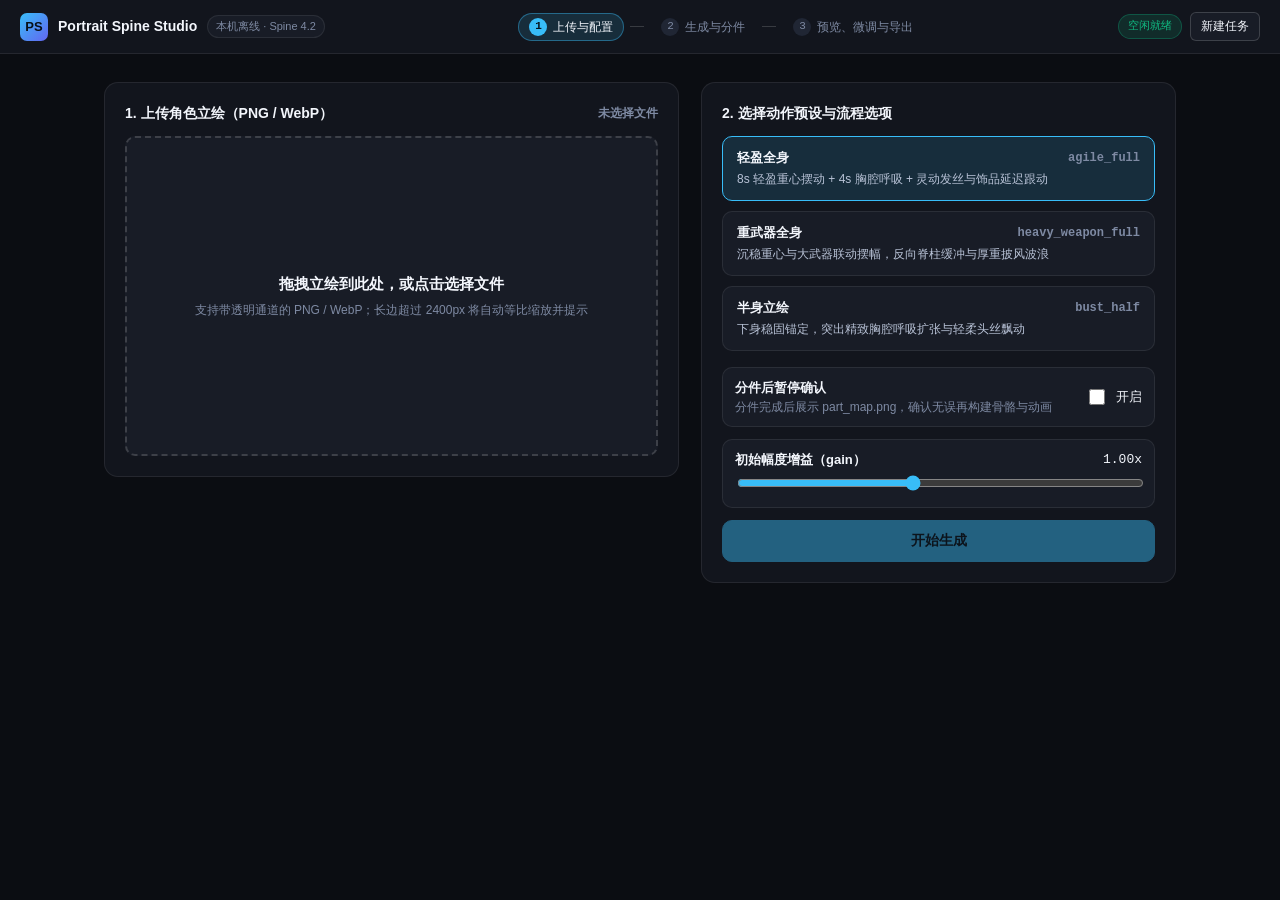
==== src/studio/web/index.html @ 768aa0ea "feat: implement Portrait Spine Studio (T1-T5) with Spine 4.2 engine, JS player, Skill, and local stu" ====
<!DOCTYPE html>
<html lang="zh-CN">
<head>
<meta charset="UTF-8" />
<meta name="viewport" content="width=device-width, initial-scale=1.0" />
<title>Portrait Spine Studio — 本机离线工具台</title>
<style>
  :root {
    --bg-0: #0b0d12;
    --bg-1: #12151d;
    --bg-2: #181c26;
    --bg-3: #202634;
    --bg-hover: #262d3d;
    --border: rgba(255, 255, 255, 0.08);
    --border-strong: rgba(255, 255, 255, 0.16);
    --text-0: #f3f6fc;
    --text-1: #b8c2d6;
    --text-2: #7e8aa3;
    --accent: #38bdf8;
    --accent-dim: rgba(56, 189, 248, 0.14);
    --accent-border: rgba(56, 189, 248, 0.42);
    --ok: #10b981;
    --ok-dim: rgba(16, 185, 129, 0.14);
    --warn: #f59e0b;
    --warn-dim: rgba(245, 158, 11, 0.15);
    --danger: #f43f5e;
    --danger-dim: rgba(244, 63, 94, 0.14);
    --radius-sm: 6px;
    --radius-md: 10px;
    --radius-lg: 14px;
    --mono: ui-monospace, SFMono-Regular, Menlo, Monaco, Consolas, "Liberation Mono", monospace;
    --sans: -apple-system, BlinkMacSystemFont, "Segoe UI", "PingFang SC", "Hiragino Sans GB", "Microsoft YaHei", sans-serif;
  }

  * { box-sizing: border-box; }
  html, body {
    margin: 0;
    padding: 0;
    min-height: 100%;
    background: var(--bg-0);
    color: var(--text-0);
    font-family: var(--sans);
    font-size: 13px;
    line-height: 1.5;
    -webkit-font-smoothing: antialiased;
  }

  button, input, select {
    font-family: inherit;
    font-size: inherit;
    color: inherit;
  }

  .app {
    display: flex;
    flex-direction: column;
    min-height: 100vh;
  }

  .topbar {
    height: 54px;
    padding: 0 20px;
    background: var(--bg-1);
    border-bottom: 1px solid var(--border);
    display: flex;
    align-items: center;
    justify-content: space-between;
    gap: 14px;
    position: sticky;
    top: 0;
    z-index: 30;
  }

  .brand {
    display: flex;
    align-items: center;
    gap: 10px;
  }

  .brand-mark {
    width: 28px;
    height: 28px;
    border-radius: 7px;
    background: linear-gradient(135deg, #38bdf8 0%, #6366f1 100%);
    display: grid;
    place-items: center;
    font-weight: 700;
    font-size: 13px;
    color: #081018;
    flex-shrink: 0;
  }

  .brand-title { font-weight: 600; font-size: 14px; }
  .brand-sub {
    font-size: 11px;
    color: var(--text-2);
    padding: 2px 8px;
    border-radius: 999px;
    background: var(--bg-2);
    border: 1px solid var(--border);
  }

  .stepper { display: flex; align-items: center; gap: 6px; }
  .step-pill {
    display: flex;
    align-items: center;
    gap: 6px;
    padding: 4px 10px;
    border-radius: 999px;
    font-size: 12px;
    color: var(--text-2);
    border: 1px solid transparent;
  }
  .step-pill .num {
    width: 18px;
    height: 18px;
    border-radius: 50%;
    display: grid;
    place-items: center;
    font-size: 11px;
    font-family: var(--mono);
    background: var(--bg-3);
  }
  .step-pill.active {
    color: var(--text-0);
    background: var(--accent-dim);
    border-color: var(--accent-border);
  }
  .step-pill.active .num { background: var(--accent); color: #06131c; font-weight: 700; }
  .step-pill.done { color: var(--ok); }
  .step-pill.done .num { background: var(--ok-dim); color: var(--ok); }
  .step-sep { width: 14px; height: 1px; background: var(--border-strong); }

  .topbar-actions { display: flex; align-items: center; gap: 8px; }
  .status-pill {
    padding: 3px 9px;
    border-radius: 999px;
    font-family: var(--mono);
    font-size: 11px;
    background: var(--ok-dim);
    color: var(--ok);
    border: 1px solid rgba(16, 185, 129, 0.3);
  }
  .status-pill.busy {
    background: var(--warn-dim);
    color: #fcd34d;
    border-color: rgba(245, 158, 11, 0.45);
  }

  .btn {
    display: inline-flex;
    align-items: center;
    justify-content: center;
    gap: 6px;
    padding: 7px 13px;
    border-radius: var(--radius-sm);
    border: 1px solid var(--border-strong);
    background: var(--bg-2);
    color: var(--text-0);
    font-weight: 500;
    cursor: pointer;
    transition: background 0.15s, border-color 0.15s;
    white-space: nowrap;
    text-decoration: none;
  }
  .btn:hover { background: var(--bg-hover); border-color: rgba(255,255,255,0.25); }
  .btn:disabled { opacity: 0.45; cursor: not-allowed; }
  .btn-primary { background: var(--accent); border-color: var(--accent); color: #06131c; font-weight: 600; }
  .btn-primary:hover { background: #5ccbfa; border-color: #5ccbfa; }
  .btn-ok { background: var(--ok); border-color: var(--ok); color: #041c13; font-weight: 600; }
  .btn-ok:hover { background: #22d397; border-color: #22d397; }
  .btn-danger { background: var(--danger-dim); border-color: rgba(244,63,94,0.45); color: #fda4af; }
  .btn-danger:hover { background: rgba(244,63,94,0.24); }
  .btn-sm { padding: 5px 10px; font-size: 12px; }
  .btn-lg { padding: 11px 20px; font-size: 14px; border-radius: var(--radius-md); width: 100%; }
  .btn-toggle.active { background: var(--accent-dim); border-color: var(--accent-border); color: var(--accent); }
  .btn-toggle.active-warn { background: var(--warn-dim); border-color: rgba(245,158,11,0.55); color: #fcd34d; }

  .view { display: none; flex: 1; }
  .view.active { display: flex; flex-direction: column; }

  .panel {
    background: var(--bg-1);
    border: 1px solid var(--border);
    border-radius: var(--radius-lg);
    padding: 20px;
  }
  .panel-title { font-size: 14px; font-weight: 600; margin: 0 0 12px; display: flex; align-items: center; justify-content: space-between; }

  .banner {
    padding: 10px 14px;
    border-radius: var(--radius-md);
    font-size: 12px;
    margin-bottom: 12px;
    display: none;
  }
  .banner.visible { display: block; }
  .banner-warn { background: var(--warn-dim); border: 1px solid rgba(245,158,11,0.45); color: #fde68a; }
  .banner-danger { background: var(--danger-dim); border: 1px solid rgba(244,63,94,0.5); color: #fecdd3; }
  .banner-ok { background: var(--ok-dim); border: 1px solid rgba(16,185,129,0.45); color: #a7f3d0; }

  /* Step 1 */
  .upload-wrap {
    max-width: 1120px;
    width: 100%;
    margin: 0 auto;
    padding: 28px 24px 40px;
    display: grid;
    grid-template-columns: 1.15fr 0.95fr;
    gap: 22px;
    align-items: start;
  }
  .dropzone {
    border: 2px dashed var(--border-strong);
    border-radius: var(--radius-md);
    background: var(--bg-2);
    min-height: 320px;
    padding: 24px;
    display: flex;
    flex-direction: column;
    align-items: center;
    justify-content: center;
    text-align: center;
    gap: 12px;
    cursor: pointer;
    transition: border-color 0.15s, background 0.15s;
  }
  .dropzone.dragover { border-color: var(--accent); background: rgba(56,189,248,0.08); }
  .dropzone img.thumb { max-height: 260px; max-width: 100%; border-radius: 8px; background: #141821; }
  .muted { color: var(--text-2); font-size: 12px; }
  .mono { font-family: var(--mono); }

  .preset-grid { display: flex; flex-direction: column; gap: 10px; margin-bottom: 16px; }
  .preset-card {
    padding: 12px 14px;
    border-radius: var(--radius-md);
    border: 1px solid var(--border);
    background: var(--bg-2);
    cursor: pointer;
    text-align: left;
    transition: border-color 0.15s, background 0.15s;
  }
  .preset-card:hover { background: var(--bg-hover); }
  .preset-card.selected { border-color: var(--accent); background: var(--accent-dim); }
  .preset-card-head { display: flex; justify-content: space-between; align-items: center; font-weight: 600; margin-bottom: 4px; }
  .preset-card-desc { color: var(--text-1); font-size: 12px; }

  .option-row {
    display: flex;
    align-items: center;
    justify-content: space-between;
    gap: 12px;
    padding: 10px 12px;
    background: var(--bg-2);
    border: 1px solid var(--border);
    border-radius: var(--radius-md);
    margin-bottom: 12px;
  }
  .toggle-switch { display: inline-flex; align-items: center; gap: 8px; cursor: pointer; }
  .toggle-switch input { width: 16px; height: 16px; accent-color: var(--accent); cursor: pointer; }

  /* Step 2 */
  .progress-wrap {
    max-width: 880px;
    width: 100%;
    margin: 28px auto 40px;
    padding: 0 24px;
    display: flex;
    flex-direction: column;
    gap: 18px;
  }
  .stage-list { display: flex; flex-direction: column; gap: 8px; }
  .stage-item {
    display: flex;
    align-items: center;
    justify-content: space-between;
    padding: 10px 14px;
    border-radius: var(--radius-md);
    background: var(--bg-2);
    border: 1px solid var(--border);
  }
  .badge {
    display: inline-block;
    padding: 2px 8px;
    border-radius: 4px;
    font-family: var(--mono);
    font-size: 11px;
    font-weight: 600;
    text-transform: uppercase;
  }
  .badge-pending { background: rgba(148,163,184,0.12); color: var(--text-2); }
  .badge-running { background: var(--accent-dim); color: var(--accent); }
  .badge-done, .badge-pass, .badge-ok { background: var(--ok-dim); color: var(--ok); }
  .badge-failed, .badge-fail { background: var(--danger-dim); color: var(--danger); }
  .badge-warn, .badge-warn_low, .badge-warn_high { background: var(--warn-dim); color: #fcd34d; }
  .badge-na { background: rgba(148,163,184,0.12); color: var(--text-2); }

  .pause-card {
    display: none;
    background: var(--bg-1);
    border: 1px solid var(--accent-border);
    border-radius: var(--radius-lg);
    padding: 20px;
  }
  .pause-card.visible { display: block; }
  .part-map-preview {
    max-height: 360px;
    max-width: 100%;
    border-radius: var(--radius-md);
    border: 1px solid var(--border);
    background: #141821;
    display: block;
    margin: 12px auto;
  }

  /* Step 3 Workbench */
  .workbench {
    flex: 1;
    display: grid;
    grid-template-columns: minmax(0, 1fr) 420px;
    min-height: calc(100vh - 54px);
  }
  .stage-col {
    display: flex;
    flex-direction: column;
    background: var(--bg-0);
    border-right: 1px solid var(--border);
    min-width: 0;
  }
  .viewport-toolbar {
    padding: 10px 16px;
    background: var(--bg-1);
    border-bottom: 1px solid var(--border);
    display: flex;
    align-items: center;
    justify-content: space-between;
    flex-wrap: wrap;
    gap: 8px;
  }
  .toolbar-group { display: flex; align-items: center; gap: 6px; flex-wrap: wrap; }
  .seg-group {
    display: inline-flex;
    background: var(--bg-2);
    border: 1px solid var(--border);
    border-radius: var(--radius-sm);
    padding: 2px;
    gap: 2px;
  }
  .seg-btn {
    border: none;
    background: transparent;
    color: var(--text-1);
    padding: 4px 9px;
    border-radius: 4px;
    font-size: 12px;
    cursor: pointer;
  }
  .seg-btn.active { background: var(--bg-3); color: var(--accent); font-weight: 600; }

  .canvas-stage {
    flex: 1;
    min-height: 440px;
    position: relative;
    overflow: hidden;
    background: #13161e;
  }
  #stageCanvas { width: 100%; height: 100%; display: block; }

  .stage-hud {
    position: absolute;
    top: 12px;
    left: 14px;
    display: flex;
    gap: 6px;
    pointer-events: none;
  }
  .hud-pill {
    padding: 3px 9px;
    border-radius: 999px;
    background: rgba(11,13,18,0.82);
    border: 1px solid rgba(255,255,255,0.14);
    font-family: var(--mono);
    font-size: 11px;
  }

  .timeline-bar {
    padding: 10px 16px 12px;
    background: var(--bg-1);
    border-top: 1px solid var(--border);
    display: flex;
    align-items: center;
    gap: 12px;
    flex-wrap: wrap;
  }
  .timeline-bar input[type="range"] { flex: 1; min-width: 180px; accent-color: var(--accent); cursor: pointer; }
  .time-readout { font-family: var(--mono); font-size: 12px; min-width: 104px; text-align: right; }

  .inspector {
    background: var(--bg-1);
    padding: 16px;
    overflow-y: auto;
    display: flex;
    flex-direction: column;
    gap: 14px;
    max-height: calc(100vh - 54px);
  }
  .insp-card {
    background: var(--bg-2);
    border: 1px solid var(--border);
    border-radius: var(--radius-md);
    padding: 12px 14px;
  }
  .insp-head {
    display: flex;
    align-items: center;
    justify-content: space-between;
    margin-bottom: 10px;
    font-size: 12px;
    font-weight: 600;
    color: var(--text-1);
  }
  .gate-row {
    display: flex;
    align-items: center;
    justify-content: space-between;
    gap: 8px;
    padding: 6px 0;
    border-bottom: 1px solid rgba(255,255,255,0.05);
    font-size: 12px;
  }
  .gate-row:last-child { border-bottom: none; padding-bottom: 0; }
  .gate-meta { display: flex; flex-direction: column; }
  .gate-val { font-family: var(--mono); font-size: 11px; color: var(--text-2); text-align: right; }

  .text-input, .select-input {
    width: 100%;
    background: var(--bg-3);
    border: 1px solid var(--border-strong);
    border-radius: var(--radius-sm);
    padding: 8px 10px;
    color: var(--text-0);
    outline: none;
  }
  .text-input:focus, .select-input:focus { border-color: var(--accent); }

  .chip-row { display: flex; flex-wrap: wrap; gap: 6px; margin: 8px 0; }
  .chip {
    padding: 3px 8px;
    border-radius: 999px;
    border: 1px solid var(--border-strong);
    background: var(--bg-3);
    font-size: 11px;
    color: var(--text-1);
    cursor: pointer;
  }
  .chip:hover { border-color: var(--accent); color: var(--accent); }

  .log-list { display: flex; flex-direction: column; gap: 8px; margin-top: 10px; max-height: 180px; overflow-y: auto; }
  .log-item {
    padding: 8px 10px;
    border-radius: var(--radius-sm);
    background: var(--bg-1);
    border: 1px solid var(--border);
    font-size: 11.5px;
  }
  .export-grid { display: flex; flex-direction: column; gap: 8px; }
  .download-list { display: flex; flex-direction: column; gap: 6px; margin-top: 10px; }

  @media (max-width: 960px) {
    .upload-wrap, .workbench { grid-template-columns: 1fr; }
    .inspector { max-height: none; border-top: 1px solid var(--border); }
  }
</style>
</head>
<body>
<div class="app">
  <header class="topbar">
    <div class="brand">
      <div class="brand-mark">PS</div>
      <span class="brand-title">Portrait Spine Studio</span>
      <span class="brand-sub">本机离线 · Spine 4.2</span>
    </div>
    <nav class="stepper" aria-label="流程步骤">
      <div id="stepPill1" class="step-pill active"><span class="num">1</span><span>上传与配置</span></div>
      <div class="step-sep"></div>
      <div id="stepPill2" class="step-pill"><span class="num">2</span><span>生成与分件</span></div>
      <div class="step-sep"></div>
      <div id="stepPill3" class="step-pill"><span class="num">3</span><span>预览、微调与导出</span></div>
    </nav>
    <div class="topbar-actions">
      <span id="serverStatusPill" class="status-pill">空闲就绪</span>
      <button id="btnNewTask" type="button" class="btn btn-sm">新建任务</button>
    </div>
  </header>

  <!-- STEP 1: UPLOAD & CONFIG -->
  <section id="viewStep1" class="view active">
    <div class="upload-wrap">
      <div class="panel">
        <div class="panel-title">
          <span>1. 上传角色立绘（PNG / WebP）</span>
          <span id="fileInfoBadge" class="muted mono">未选择文件</span>
        </div>
        <div id="step1Error" class="banner banner-danger"></div>
        <div id="step1ResizeHint" class="banner banner-warn"></div>
        <input id="fileInput" type="file" accept="image/png,image/webp,.png,.webp" hidden />
        <div id="dropzone" class="dropzone">
          <div id="dropPlaceholder">
            <div style="font-size:15px;font-weight:600;margin-bottom:6px;">拖拽立绘到此处，或点击选择文件</div>
            <div class="muted">支持带透明通道的 PNG / WebP；长边超过 2400px 将自动等比缩放并提示</div>
          </div>
          <img id="uploadThumb" class="thumb" alt="立绘预览" style="display:none;" />
        </div>
      </div>

      <div class="panel">
        <div class="panel-title"><span>2. 选择动作预设与流程选项</span></div>
        <div class="preset-grid" id="presetGrid">
          <button type="button" class="preset-card selected" data-preset="agile_full">
            <div class="preset-card-head">
              <span>轻盈全身</span>
              <span class="muted mono">agile_full</span>
            </div>
            <div class="preset-card-desc">8s 轻盈重心摆动 + 4s 胸腔呼吸 + 灵动发丝与饰品延迟跟动</div>
          </button>
          <button type="button" class="preset-card" data-preset="heavy_weapon_full">
            <div class="preset-card-head">
              <span>重武器全身</span>
              <span class="muted mono">heavy_weapon_full</span>
            </div>
            <div class="preset-card-desc">沉稳重心与大武器联动摆幅，反向脊柱缓冲与厚重披风波浪</div>
          </button>
          <button type="button" class="preset-card" data-preset="bust_half">
            <div class="preset-card-head">
              <span>半身立绘</span>
              <span class="muted mono">bust_half</span>
            </div>
            <div class="preset-card-desc">下身稳固锚定，突出精致胸腔呼吸扩张与轻柔头丝飘动</div>
          </button>
        </div>

        <div class="option-row">
          <div>
            <div style="font-weight:600;">分件后暂停确认</div>
            <div class="muted">分件完成后展示 part_map.png，确认无误再构建骨骼与动画</div>
          </div>
          <label class="toggle-switch">
            <input id="chkPauseAfterSplit" type="checkbox" />
            <span>开启</span>
          </label>
        </div>

        <div class="option-row">
          <div style="flex:1;">
            <div style="display:flex;justify-content:space-between;margin-bottom:4px;">
              <span style="font-weight:600;">初始幅度增益（gain）</span>
              <span id="initGainVal" class="mono">1.00x</span>
            </div>
            <input id="initGainSlider" type="range" min="0.4" max="1.8" step="0.05" value="1.0" style="width:100%;accent-color:var(--accent);" />
          </div>
        </div>

        <button id="btnStartGenerate" type="button" class="btn btn-primary btn-lg" disabled>开始生成</button>
      </div>
    </div>
  </section>

  <!-- STEP 2: PROGRESS / PAUSE / FAIL-STOP -->
  <section id="viewStep2" class="view">
    <div class="progress-wrap">
      <div class="panel">
        <div class="panel-title">
          <span>生成流水线进度</span>
          <span id="jobIdLabel" class="muted mono">--</span>
        </div>
        <div id="step2ResizeBanner" class="banner banner-warn"></div>
        <div id="stageList" class="stage-list"></div>
      </div>

      <div id="pauseCard" class="pause-card">
        <div class="panel-title">
          <span>分件已完成 — 请确认分件图（part_map.png）</span>
          <span class="badge badge-warn">已暂停</span>
        </div>
        <div class="muted">确认角色分层区域合理后点击「确认继续生成」，将基于已保留的中间产物继续构建 Spine 4.2 工程与验收。</div>
        <img id="partMapImg" class="part-map-preview" alt="分件图预览" />
        <div id="pauseIntermediates" class="muted mono" style="margin-bottom:12px;word-break:break-all;"></div>
        <div style="display:flex;gap:10px;justify-content:flex-end;">
          <button id="btnPauseDiscard" type="button" class="btn btn-danger">放弃任务</button>
          <button id="btnContinueGenerate" type="button" class="btn btn-ok">确认继续生成</button>
        </div>
      </div>

      <div id="failCard" class="banner banner-danger" style="padding:16px;">
        <div style="font-weight:700;font-size:14px;margin-bottom:6px;">阶段执行失败（已启用 Fail-Stop，未静默放行）</div>
        <div id="failMessage" style="margin-bottom:8px;"></div>
        <div id="failIntermediates" class="muted mono" style="margin-bottom:12px;word-break:break-all;"></div>
        <div style="display:flex;gap:10px;">
          <button id="btnRetryStage" type="button" class="btn btn-primary btn-sm">重试当前阶段</button>
          <button id="btnDiscardJob" type="button" class="btn btn-danger btn-sm">放弃任务</button>
        </div>
      </div>
    </div>
  </section>

  <!-- STEP 3: WORKBENCH -->
  <section id="viewStep3" class="view">
    <div class="workbench">
      <div class="stage-col">
        <div class="viewport-toolbar">
          <div class="toolbar-group">
            <div class="seg-group" aria-label="背景切换">
              <button id="btnBgDark" type="button" class="seg-btn active">深底</button>
              <button id="btnBgLight" type="button" class="seg-btn">浅底</button>
              <button id="btnBgChecker" type="button" class="seg-btn">棋盘格</button>
            </div>
          </div>
          <div class="toolbar-group">
            <button id="btnFrame0" type="button" class="btn btn-sm btn-toggle">第 0 帧对照</button>
            <button id="btnParts" type="button" class="btn btn-sm btn-toggle">分件叠加</button>
            <button id="btnBones" type="button" class="btn btn-sm btn-toggle">骨骼 / IK 线框</button>
          </div>
        </div>

        <div id="step3ResizeBanner" class="banner banner-warn" style="margin:10px 16px 0;"></div>

        <div class="canvas-stage" id="canvasStage">
          <canvas id="stageCanvas"></canvas>
          <div class="stage-hud">
            <span id="hudBackend" class="hud-pill">WebGL2</span>
            <span id="hudRigMeta" class="hud-pill">--</span>
          </div>
        </div>

        <div class="timeline-bar">
          <button id="btnPlayPause" type="button" class="btn btn-sm btn-primary">暂停</button>
          <div class="seg-group" aria-label="播放倍速">
            <button id="btnSpeed05" type="button" class="seg-btn">0.5x</button>
            <button id="btnSpeed10" type="button" class="seg-btn active">1.0x</button>
          </div>
          <input id="scrubber" type="range" min="0" max="8" step="0.01" value="0" />
          <span id="timeReadout" class="time-readout">0.00s / 8.00s</span>
        </div>
      </div>

      <aside class="inspector">
        <div class="insp-card">
          <div class="insp-head">
            <span>4 项硬门禁验收（Hard Gates）</span>
            <span id="overallGateBadge" class="badge badge-na">N/A</span>
          </div>
          <div id="hardGatesList"></div>
        </div>

        <div class="insp-card">
          <div class="insp-head">
            <span>软位移动态提示（Soft Hints）</span>
            <span class="muted">仅供参考</span>
          </div>
          <div id="softHintsList"></div>
        </div>

        <div class="insp-card">
          <div class="insp-head"><span>预设与全局幅度（gain）</span></div>
          <div style="display:flex;flex-direction:column;gap:8px;">
            <select id="wbPresetSelect" class="select-input">
              <option value="agile_full">agile_full — 轻盈全身</option>
              <option value="heavy_weapon_full">heavy_weapon_full — 重武器全身</option>
              <option value="bust_half">bust_half — 半身立绘</option>
            </select>
            <div>
              <div style="display:flex;justify-content:space-between;font-size:12px;margin-bottom:4px;">
                <span>全局增益 gain</span>
                <span id="wbGainVal" class="mono">1.00x</span>
              </div>
              <input id="wbGainSlider" type="range" min="0.2" max="2.2" step="0.05" value="1.0" style="width:100%;accent-color:var(--accent);" />
            </div>
            <button id="btnApplyMotionParams" type="button" class="btn btn-sm">应用预设 / 幅度（仅重跑动画层）</button>
          </div>
        </div>

        <div class="insp-card">
          <div class="insp-head"><span>自然语言微调（最小层级重跑）</span></div>
          <div style="display:flex;gap:6px;">
            <input id="nlInput" type="text" class="text-input" placeholder="例如：右边长发摆动加大 / 整体呼吸更柔和 / 左手固定别动" />
            <button id="btnRunNlAdjust" type="button" class="btn btn-primary btn-sm">微调</button>
          </div>
          <div class="chip-row">
            <button type="button" class="chip" data-nl="右边长发摆动加大">右边长发摆动加大</button>
            <button type="button" class="chip" data-nl="整体呼吸更柔和">整体呼吸更柔和</button>
            <button type="button" class="chip" data-nl="左手固定别动">左手固定别动</button>
            <button type="button" class="chip" data-nl="重新拆分披风并扩大遮挡补全">重新拆分披风</button>
          </div>
          <div id="adjustError" class="banner banner-danger" style="margin:6px 0 0;"></div>
          <div id="adjustLogList" class="log-list"></div>
        </div>

        <div class="insp-card">
          <div class="insp-head"><span>成果导出</span></div>
          <div class="export-grid">
            <button id="btnExportSpine" type="button" class="btn btn-ok btn-sm">导出 Spine 4.2 工程包（默认 .zip）</button>
            <button id="btnExportPreview" type="button" class="btn btn-sm">导出深 / 浅底预览视频（.mp4）</button>
            <button id="btnExportWeb" type="button" class="btn btn-sm">按需导出透明 Web 视频包</button>
          </div>
          <div id="exportNotice" class="banner banner-warn" style="margin:8px 0 0;"></div>
          <div id="exportError" class="banner banner-danger" style="margin:8px 0 0;"></div>
          <div id="downloadList" class="download-list"></div>
        </div>
      </aside>
    </div>
  </section>
</div>

<script type="module">
  import { PortraitSpinePlayer, normalizeHealthReport } from '/player/player-widget.js';

  const $ = (id) => document.getElementById(id);

  const state = {
    selectedPreset: 'agile_full',
    fileName: '',
    imageBase64: '',
    currentJob: null,
    busy: false,
    pollTimer: null,
  };

  const player = new PortraitSpinePlayer({
    canvas: $('stageCanvas'),
    defaultDuration: 8.0,
    onStateChange(st) {
      $('hudBackend').textContent = st.backend === 'webgl2' ? 'WebGL2' : 'Canvas2D';
      $('btnPlayPause').textContent = st.playing ? '暂停' : '播放';
      $('btnSpeed05').classList.toggle('active', Math.abs(st.speed - 0.5) < 1e-3);
      $('btnSpeed10').classList.toggle('active', Math.abs(st.speed - 1.0) < 1e-3);
      $('btnBgDark').classList.toggle('active', st.background === 'dark');
      $('btnBgLight').classList.toggle('active', st.background === 'light');
      $('btnBgChecker').classList.toggle('active', st.background === 'checker');
      $('btnFrame0').classList.toggle('active-warn', st.compareFrame0);
      $('btnParts').classList.toggle('active', st.showParts);
      $('btnBones').classList.toggle('active', st.showBones);
      $('scrubber').max = String(st.duration || 8.0);
    },
    onTimeUpdate(t, dur) {
      $('scrubber').value = t.toFixed(2);
      $('timeReadout').textContent = `${t.toFixed(2)}s / ${dur.toFixed(2)}s`;
    },
    onRigLoaded(info) {
      $('hudRigMeta').textContent = `${info.name} · ${info.width}x${info.height} · ${info.bones}骨骼/${info.ik}IK`;
      $('timeReadout').textContent = `0.00s / ${info.duration.toFixed(2)}s`;
    },
  });

  const ro = new ResizeObserver(() => player.resize());
  ro.observe($('canvasStage'));

  function setStep(stepNum) {
    for (let i = 1; i <= 3; i += 1) {
      $(`viewStep${i}`).classList.toggle('active', i === stepNum);
      const pill = $(`stepPill${i}`);
      pill.classList.toggle('active', i === stepNum);
      pill.classList.toggle('done', i < stepNum);
    }
    if (stepNum === 3) {
      requestAnimationFrame(() => player.resize());
    }
  }

  function showBanner(el, msg) {
    if (!msg) {
      el.textContent = '';
      el.classList.remove('visible');
      return;
    }
    el.textContent = msg;
    el.classList.add('visible');
  }

  function setBusy(isBusy) {
    state.busy = !!isBusy;
    const pill = $('serverStatusPill');
    pill.textContent = state.busy ? '任务执行中（串行锁定）' : '空闲就绪';
    pill.classList.toggle('busy', state.busy);
    $('btnStartGenerate').disabled = state.busy || !state.imageBase64;
    $('btnContinueGenerate').disabled = state.busy;
    $('btnRetryStage').disabled = state.busy;
    $('btnApplyMotionParams').disabled = state.busy;
    $('btnRunNlAdjust').disabled = state.busy;
    $('btnExportSpine').disabled = state.busy;
    $('btnExportPreview').disabled = state.busy;
    $('btnExportWeb').disabled = state.busy;
  }

  async function apiJson(url, options = {}) {
    const resp = await fetch(url, {
      headers: { 'Content-Type': 'application/json' },
      ...options,
    });
    const data = await resp.json().catch(() => ({ ok: false, message: `HTTP ${resp.status}` }));
    if (!resp.ok) {
      const err = new Error(data.message || `请求失败（HTTP ${resp.status}）`);
      err.status = resp.status;
      err.data = data;
      throw err;
    }
    return data;
  }

  async function refreshHealth() {
    try {
      const h = await apiJson('/api/health');
      setBusy(h.busy);
    } catch (_err) {
      // ignore transient poll errors
    }
  }

  function renderStages(stages) {
    const list = $('stageList');
    list.innerHTML = '';
    const mapText = { pending: '等待中', running: '执行中', done: '已完成', failed: '失败' };
    for (const st of stages || []) {
      const row = document.createElement('div');
      row.className = 'stage-item';
      row.innerHTML = `
        <span>${st.label}</span>
        <span class="badge badge-${st.status}">${mapText[st.status] || st.status}</span>
      `;
      list.appendChild(row);
    }
  }

  function renderHealthReport(rawReport) {
    const norm = normalizeHealthReport(rawReport);
    const overall = $('overallGateBadge');
    overall.className = `badge badge-${norm.overallStatus}`;
    overall.textContent = norm.overallStatus.toUpperCase();

    const hardEl = $('hardGatesList');
    hardEl.innerHTML = '';
    for (const g of norm.gates) {
      const row = document.createElement('div');
      row.className = 'gate-row';
      row.innerHTML = `
        <div class="gate-meta">
          <strong>${g.label}</strong>
          <span class="muted mono">${g.key}</span>
        </div>
        <div style="text-align:right;">
          <div><span class="badge badge-${g.status}">${g.status.toUpperCase()}</span></div>
          <div class="gate-val">${g.valueText}</div>
        </div>
      `;
      hardEl.appendChild(row);
    }

    const softEl = $('softHintsList');
    softEl.innerHTML = '';
    for (const h of norm.hints) {
      const row = document.createElement('div');
      row.className = 'gate-row';
      row.innerHTML = `
        <div class="gate-meta">
          <span>${h.label}</span>
          <span class="muted">${h.detail || h.key}</span>
        </div>
        <div style="text-align:right;">
          <div><span class="badge badge-${h.status}">${h.status.toUpperCase()}</span></div>
          <div class="gate-val">${h.valueText}</div>
        </div>
      `;
      softEl.appendChild(row);
    }
  }

  function renderAdjustLog(logs) {
    const el = $('adjustLogList');
    el.innerHTML = '';
    if (!logs || logs.length === 0) {
      el.innerHTML = '<div class="muted">暂无微调记录。输入自然语言后将自动润色并仅重跑最小受影响层级。</div>';
      return;
    }
    for (const item of [...logs].reverse()) {
      const div = document.createElement('div');
      div.className = 'log-item';
      const skipped = (item.skipped_stages || []).join(', ') || '无';
      div.innerHTML = `
        <div style="display:flex;justify-content:space-between;margin-bottom:4px;">
          <span class="badge badge-running">Layer: ${item.rerun_layer}</span>
          <span class="muted mono">gain=${Number(item.gain).toFixed(2)}x</span>
        </div>
        <div style="margin-bottom:3px;"><strong>润色指令：</strong>${item.polished_instruction}</div>
        <div class="muted mono">跳过阶段：${skipped}</div>
      `;
      el.appendChild(div);
    }
  }

  function renderExports(exportsMap) {
    const list = $('downloadList');
    list.innerHTML = '';
    const entries = Object.values(exportsMap || {});
    for (const rec of entries) {
      for (const f of rec.files || []) {
        const a = document.createElement('a');
        a.className = 'btn btn-sm';
        a.href = f.url;
        a.download = f.filename;
        a.textContent = `下载 ${f.label} (${f.filename})`;
        list.appendChild(a);
      }
    }
  }

  async function applyJobState(job) {
    state.currentJob = job;
    $('jobIdLabel').textContent = `Job ${job.job_id} · ${job.character}`;
    renderStages(job.stages);
    showBanner($('step2ResizeBanner'), job.resize_notice || '');
    showBanner($('step3ResizeBanner'), job.resize_notice || '');

    if (job.status === 'awaiting_split_confirm') {
      setStep(2);
      $('pauseCard').classList.add('visible');
      $('failCard').classList.remove('visible');
      $('partMapImg').src = `${job.part_map_url}?v=${Date.now()}`;
      $('pauseIntermediates').textContent = `已保留中间产物：${Object.values(job.preserved_intermediates || {}).join(' | ')}`;
      return;
    }

    if (job.status === 'failed') {
      setStep(2);
      $('pauseCard').classList.remove('visible');
      $('failCard').classList.add('visible');
      const se = job.stage_error || {};
      $('failMessage').textContent = `阶段 ${se.failedStage || 'unknown'} [${se.errorCode || 'ERROR'}]：${se.message || '未知错误'}`;
      $('failIntermediates').textContent = `已保留中间产物：${Object.values(job.preserved_intermediates || {}).join(' | ')}`;
      return;
    }

    if (job.status === 'discarded') {
      state.currentJob = null;
      $('pauseCard').classList.remove('visible');
      $('failCard').classList.remove('visible');
      setStep(1);
      return;
    }

    if (job.status === 'ready') {
      $('pauseCard').classList.remove('visible');
      $('failCard').classList.remove('visible');
      setStep(3);
      $('wbPresetSelect').value = job.preset;
      $('wbGainSlider').value = String(job.gain);
      $('wbGainVal').textContent = `${Number(job.gain).toFixed(2)}x`;
      renderHealthReport(job.health_report);
      renderAdjustLog(job.adjustment_log);
      renderExports(job.exports);
      if (job.rig_url) {
        const bust = `?v=${job.rig_version || Date.now()}`;
        await player.loadFromUrl(`${job.rig_url}${bust}`, {
          healthReportUrl: job.health_report_url ? `${job.health_report_url}${bust}` : null,
          autoPlay: true,
        });
      }
    }
  }

  // File handling
  function handleSelectedFile(file) {
    if (!file) return;
    showBanner($('step1Error'), '');
    showBanner($('step1ResizeHint'), '');
    const reader = new FileReader();
    reader.onload = () => {
      const dataUrl = String(reader.result || '');
      state.fileName = file.name;
      state.imageBase64 = dataUrl;
      const thumb = $('uploadThumb');
      thumb.src = dataUrl;
      thumb.style.display = 'block';
      $('dropPlaceholder').style.display = 'none';
      const probe = new Image();
      probe.onload = () => {
        $('fileInfoBadge').textContent = `${file.name} (${probe.naturalWidth}×${probe.naturalHeight})`;
        if (Math.max(probe.naturalWidth, probe.naturalHeight) > 2400) {
          showBanner(
            $('step1ResizeHint'),
            `检测到立绘分辨率 ${probe.naturalWidth}×${probe.naturalHeight} 超过 2400px，预处理阶段将自动等比缩放至 <=2400px。`
          );
        }
      };
      probe.src = dataUrl;
      $('btnStartGenerate').disabled = state.busy;
    };
    reader.readAsDataURL(file);
  }

  $('dropzone').addEventListener('click', () => $('fileInput').click());
  $('fileInput').addEventListener('change', (e) => {
    if (e.target.files?.[0]) handleSelectedFile(e.target.files[0]);
  });
  $('dropzone').addEventListener('dragover', (e) => {
    e.preventDefault();
    $('dropzone').classList.add('dragover');
  });
  $('dropzone').addEventListener('dragleave', () => $('dropzone').classList.remove('dragover'));
  $('dropzone').addEventListener('drop', (e) => {
    e.preventDefault();
    $('dropzone').classList.remove('dragover');
    if (e.dataTransfer.files?.[0]) handleSelectedFile(e.dataTransfer.files[0]);
  });

  // Preset cards & initial gain
  $('presetGrid').addEventListener('click', (e) => {
    const card = e.target.closest('.preset-card');
    if (!card) return;
    state.selectedPreset = card.dataset.preset;
    for (const c of $('presetGrid').querySelectorAll('.preset-card')) {
      c.classList.toggle('selected', c === card);
    }
  });
  $('initGainSlider').addEventListener('input', (e) => {
    $('initGainVal').textContent = `${Number(e.target.value).toFixed(2)}x`;
  });
  $('wbGainSlider').addEventListener('input', (e) => {
    $('wbGainVal').textContent = `${Number(e.target.value).toFixed(2)}x`;
  });

  // Start generation
  $('btnStartGenerate').addEventListener('click', async () => {
    if (!state.imageBase64) return;
    showBanner($('step1Error'), '');
    setBusy(true);
    setStep(2);
    $('pauseCard').classList.remove('visible');
    $('failCard').classList.remove('visible');
    renderStages([
      { id: 'preprocess', label: '输入预处理（<=2400px 缩放）', status: 'running' },
      { id: 'mivo', label: 'Mivo Canvas 智能抠图', status: 'pending' },
      { id: 'split_parts', label: '分层分件与遮挡补全', status: 'pending' },
      { id: 'build_rig', label: '骨骼 / 权重 / Spine 4.2 动画构建', status: 'pending' },
      { id: 'audit', label: '4 项硬门禁与软提示验收', status: 'pending' },
    ]);

    try {
      const job = await apiJson('/api/jobs', {
        method: 'POST',
        body: JSON.stringify({
          filename: state.fileName,
          image_base64: state.imageBase64,
          preset: state.selectedPreset,
          gain: parseFloat($('initGainSlider').value),
          pause_after_split: $('chkPauseAfterSplit').checked,
        }),
      });
      await applyJobState(job);
    } catch (err) {
      setStep(1);
      showBanner($('step1Error'), err.message);
    } finally {
      setBusy(false);
    }
  });

  // Continue from split pause
  $('btnContinueGenerate').addEventListener('click', async () => {
    if (!state.currentJob) return;
    setBusy(true);
    try {
      const job = await apiJson(`/api/jobs/${state.currentJob.job_id}/continue`, { method: 'POST', body: '{}' });
      await applyJobState(job);
    } catch (err) {
      showBanner($('failCard'), err.message);
    } finally {
      setBusy(false);
    }
  });

  // Retry & Discard
  $('btnRetryStage').addEventListener('click', async () => {
    if (!state.currentJob) return;
    setBusy(true);
    try {
      const job = await apiJson(`/api/jobs/${state.currentJob.job_id}/retry`, { method: 'POST', body: '{}' });
      await applyJobState(job);
    } catch (err) {
      $('failMessage').textContent = err.message;
    } finally {
      setBusy(false);
    }
  });

  async function doDiscard() {
    if (!state.currentJob) {
      setStep(1);
      return;
    }
    try {
      const job = await apiJson(`/api/jobs/${state.currentJob.job_id}/discard`, { method: 'POST', body: '{}' });
      await applyJobState(job);
    } catch (_err) {
      setStep(1);
    }
  }
  $('btnDiscardJob').addEventListener('click', doDiscard);
  $('btnPauseDiscard').addEventListener('click', doDiscard);
  $('btnNewTask').addEventListener('click', () => {
    player.pause();
    setStep(1);
  });

  // Player controls
  $('btnPlayPause').addEventListener('click', () => player.togglePlay());
  $('btnSpeed05').addEventListener('click', () => player.setSpeed(0.5));
  $('btnSpeed10').addEventListener('click', () => player.setSpeed(1.0));
  $('scrubber').addEventListener('input', (e) => {
    player.pause();
    player.setTime(parseFloat(e.target.value));
  });
  $('btnBgDark').addEventListener('click', () => player.setBackground('dark'));
  $('btnBgLight').addEventListener('click', () => player.setBackground('light'));
  $('btnBgChecker').addEventListener('click', () => player.setBackground('checker'));
  $('btnFrame0').addEventListener('click', () => player.setCompareFrame0(!player.compareFrame0));
  $('btnParts').addEventListener('click', () => player.setShowParts(!player.showParts));
  $('btnBones').addEventListener('click', () => player.setShowBones(!player.showBones));

  // Workbench parameter & NL adjustment
  async function submitAdjustment(payload) {
    if (!state.currentJob) return;
    showBanner($('adjustError'), '');
    setBusy(true);
    try {
      const job = await apiJson(`/api/jobs/${state.currentJob.job_id}/adjust`, {
        method: 'POST',
        body: JSON.stringify(payload),
      });
      await applyJobState(job);
    } catch (err) {
      showBanner($('adjustError'), err.message);
    } finally {
      setBusy(false);
    }
  }

  $('btnApplyMotionParams').addEventListener('click', () => {
    submitAdjustment({
      preset: $('wbPresetSelect').value,
      gain: parseFloat($('wbGainSlider').value),
      instruction: '',
    });
  });

  $('btnRunNlAdjust').addEventListener('click', () => {
    const text = $('nlInput').value.trim();
    if (!text) return;
    submitAdjustment({ instruction: text });
    $('nlInput').value = '';
  });

  document.querySelectorAll('.chip').forEach((chip) => {
    chip.addEventListener('click', () => {
      $('nlInput').value = chip.dataset.nl || '';
      $('nlInput').focus();
    });
  });

  // Exports
  async function runExport(kind) {
    if (!state.currentJob) return;
    showBanner($('exportNotice'), '');
    showBanner($('exportError'), '');
    setBusy(true);
    try {
      const rec = await apiJson(`/api/jobs/${state.currentJob.job_id}/export`, {
        method: 'POST',
        body: JSON.stringify({ kind }),
      });
      if (rec.notice) showBanner($('exportNotice'), rec.notice);
      const latest = await apiJson(`/api/jobs/${state.currentJob.job_id}`);
      state.currentJob = latest;
      renderExports(latest.exports);
    } catch (err) {
      showBanner($('exportError'), err.message);
    } finally {
      setBusy(false);
    }
  }

  $('btnExportSpine').addEventListener('click', () => runExport('spine_package'));
  $('btnExportPreview').addEventListener('click', () => runExport('preview_video'));
  $('btnExportWeb').addEventListener('click', () => runExport('transparent_web'));

  refreshHealth();
</script>
</body>
</html>
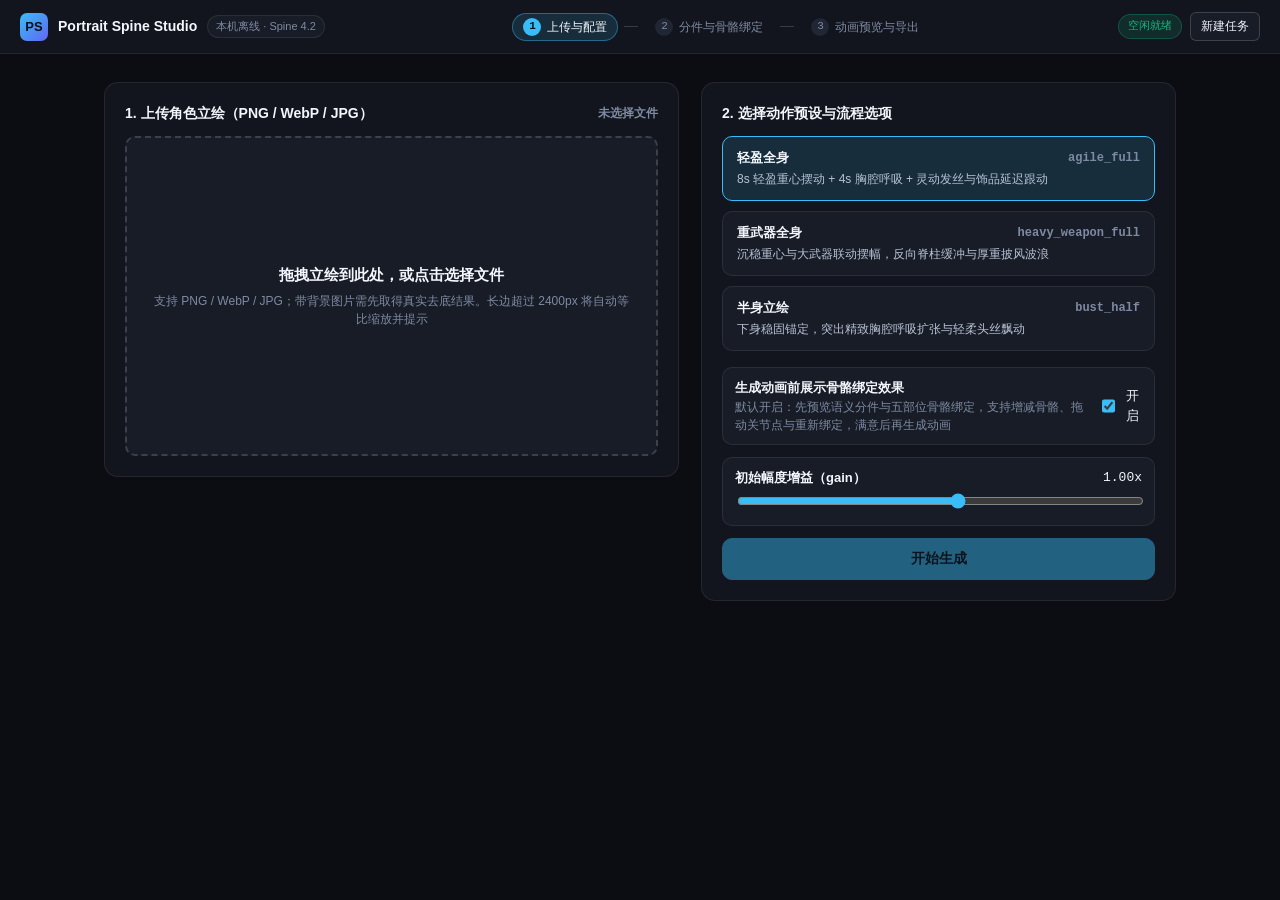
==== commit 45d1b630: "chore: archive WIP baseline before pipeline simplification (2026-11-25)" ====
--- a/src/studio/web/index.html
+++ b/src/studio/web/index.html
@@ -303,6 +303,98 @@
     padding: 20px;
   }
   .pause-card.visible { display: block; }
+  .progress-wrap { max-width: 1180px; }
+  .rig-editor-layout {
+    display: grid;
+    grid-template-columns: minmax(420px, 1.25fr) minmax(320px, 0.85fr);
+    gap: 16px;
+    margin: 12px 0;
+  }
+  @media (max-width: 960px) { .rig-editor-layout { grid-template-columns: 1fr; } }
+  .rig-canvas-wrap {
+    background: #0a0e14;
+    border: 1px solid var(--border);
+    border-radius: var(--radius-md);
+    padding: 10px;
+    display: flex;
+    flex-direction: column;
+    gap: 8px;
+  }
+  .rig-canvas-wrap canvas {
+    width: 100%;
+    height: 520px;
+    display: block;
+    border-radius: 6px;
+    cursor: crosshair;
+    background: #0d121a;
+  }
+  .rig-legend {
+    display: flex;
+    flex-wrap: wrap;
+    gap: 8px;
+    font-size: 11px;
+    color: var(--text-2);
+  }
+  .rig-legend span { display: inline-flex; align-items: center; gap: 4px; }
+  .rig-dot { width: 9px; height: 9px; border-radius: 50%; display: inline-block; }
+  .rig-side {
+    display: flex;
+    flex-direction: column;
+    gap: 12px;
+    max-height: 600px;
+    overflow-y: auto;
+  }
+  .rig-box {
+    background: var(--bg-2, #171c26);
+    border: 1px solid var(--border);
+    border-radius: var(--radius-md);
+    padding: 10px 12px;
+  }
+  .rig-box-title {
+    font-size: 12px;
+    font-weight: 700;
+    margin-bottom: 8px;
+    display: flex;
+    justify-content: space-between;
+    align-items: center;
+  }
+  .bone-list {
+    display: flex;
+    flex-direction: column;
+    gap: 4px;
+    max-height: 185px;
+    overflow-y: auto;
+  }
+  .bone-row {
+    display: flex;
+    align-items: center;
+    justify-content: space-between;
+    gap: 6px;
+    padding: 5px 8px;
+    border-radius: 6px;
+    border: 1px solid transparent;
+    background: rgba(255,255,255,0.02);
+    font-size: 12px;
+    cursor: pointer;
+  }
+  .bone-row:hover { background: rgba(255,255,255,0.05); }
+  .bone-row.selected { border-color: var(--accent); background: rgba(56,189,248,0.12); }
+  .rig-form-grid {
+    display: grid;
+    grid-template-columns: 1fr 1fr;
+    gap: 6px;
+    margin-bottom: 4px;
+  }
+  .part-bind-row {
+    display: grid;
+    grid-template-columns: 88px 1fr auto;
+    align-items: center;
+    gap: 6px;
+    font-size: 12px;
+    padding: 4px 0;
+    border-bottom: 1px solid rgba(255,255,255,0.05);
+  }
+  .part-bind-row:last-child { border-bottom: none; }
   .part-map-preview {
     max-height: 360px;
     max-width: 100%;
@@ -483,9 +575,9 @@
     <nav class="stepper" aria-label="流程步骤">
       <div id="stepPill1" class="step-pill active"><span class="num">1</span><span>上传与配置</span></div>
       <div class="step-sep"></div>
-      <div id="stepPill2" class="step-pill"><span class="num">2</span><span>生成与分件</span></div>
+      <div id="stepPill2" class="step-pill"><span class="num">2</span><span>分件与骨骼绑定</span></div>
       <div class="step-sep"></div>
-      <div id="stepPill3" class="step-pill"><span class="num">3</span><span>预览、微调与导出</span></div>
+      <div id="stepPill3" class="step-pill"><span class="num">3</span><span>动画预览与导出</span></div>
     </nav>
     <div class="topbar-actions">
       <span id="serverStatusPill" class="status-pill">空闲就绪</span>
@@ -498,16 +590,16 @@
     <div class="upload-wrap">
       <div class="panel">
         <div class="panel-title">
-          <span>1. 上传角色立绘（PNG / WebP）</span>
+          <span>1. 上传角色立绘（PNG / WebP / JPG）</span>
           <span id="fileInfoBadge" class="muted mono">未选择文件</span>
         </div>
         <div id="step1Error" class="banner banner-danger"></div>
         <div id="step1ResizeHint" class="banner banner-warn"></div>
-        <input id="fileInput" type="file" accept="image/png,image/webp,.png,.webp" hidden />
+        <input id="fileInput" type="file" accept="image/png,image/webp,image/jpeg,.png,.webp,.jpg,.jpeg" hidden />
         <div id="dropzone" class="dropzone">
           <div id="dropPlaceholder">
             <div style="font-size:15px;font-weight:600;margin-bottom:6px;">拖拽立绘到此处，或点击选择文件</div>
-            <div class="muted">支持带透明通道的 PNG / WebP；长边超过 2400px 将自动等比缩放并提示</div>
+            <div class="muted">支持 PNG / WebP / JPG；带背景图片需先取得真实去底结果。长边超过 2400px 将自动等比缩放并提示</div>
           </div>
           <img id="uploadThumb" class="thumb" alt="立绘预览" style="display:none;" />
         </div>
@@ -541,11 +633,11 @@
 
         <div class="option-row">
           <div>
-            <div style="font-weight:600;">分件后暂停确认</div>
-            <div class="muted">分件完成后展示 part_map.png，确认无误再构建骨骼与动画</div>
+            <div style="font-weight:600;">生成动画前展示骨骼绑定效果</div>
+            <div class="muted">默认开启：先预览语义分件与五部位骨骼绑定，支持增减骨骼、拖动关节点与重新绑定，满意后再生成动画</div>
           </div>
           <label class="toggle-switch">
-            <input id="chkPauseAfterSplit" type="checkbox" />
+            <input id="chkPauseAfterSplit" type="checkbox" checked />
             <span>开启</span>
           </label>
         </div>
@@ -556,7 +648,7 @@
               <span style="font-weight:600;">初始幅度增益（gain）</span>
               <span id="initGainVal" class="mono">1.00x</span>
             </div>
-            <input id="initGainSlider" type="range" min="0.4" max="1.8" step="0.05" value="1.0" style="width:100%;accent-color:var(--accent);" />
+            <input id="initGainSlider" type="range" min="0.4" max="1.5" step="0.05" value="1.0" style="width:100%;accent-color:var(--accent);" />
           </div>
         </div>
 
@@ -579,22 +671,160 @@
 
       <div id="pauseCard" class="pause-card">
         <div class="panel-title">
-          <span>分件已完成 — 请确认分件图（part_map.png）</span>
-          <span class="badge badge-warn">已暂停</span>
-        </div>
-        <div class="muted">确认角色分层区域合理后点击「确认继续生成」，将基于已保留的中间产物继续构建 Spine 4.2 工程与验收。</div>
-        <img id="partMapImg" class="part-map-preview" alt="分件图预览" />
-        <div id="pauseIntermediates" class="muted mono" style="margin-bottom:12px;word-break:break-all;"></div>
-        <div style="display:flex;gap:10px;justify-content:flex-end;">
+          <span>骨骼绑定效果展示与编辑（生成动画前确认）</span>
+          <span id="rigPoseBadge" class="badge badge-warn">待确认绑定</span>
+        </div>
+        <div id="rigEditingNotice" class="muted">拖动画布上的关节点可调整位置；修改后重新绑定，确认无误再生成动画。</div>
+        <div id="moduleContractPanel" style="display:none;margin:16px 0;">
+          <div class="panel-title"><span>完整模块与连接关系</span><span class="badge badge-warn">绑定确认不是成品通过</span></div>
+          <div id="moduleList" style="display:grid;grid-template-columns:repeat(auto-fit,minmax(210px,1fr));gap:8px;"></div>
+          <details style="margin-top:10px;"><summary>握持、关节与遮挡</summary><div id="moduleRelations" class="muted" style="white-space:pre-wrap;overflow-wrap:anywhere;line-height:1.7;"></div></details>
+          <label for="moduleReviewNotes" style="display:block;margin-top:12px;">模块图审记录（与下方绑定确认一次提交）</label>
+          <p class="muted">对照原图和各模块，检查完整硬面、所有边缘、遮挡分离块及接触归属。每行填写“模块ID: 实际观察依据”。当前 Cindy 对话也可完成并提交这些记录；有错切时先回对话修正规划。</p>
+          <textarea id="moduleReviewNotes" class="text-input" rows="5" style="width:100%;" placeholder="head: 头脸与双耳完整，未带入颈部或邻件材质"></textarea>
+          <div id="moduleReviewNotice" class="muted" role="status"></div>
+        </div>
+
+        <div class="rig-editor-layout">
+          <div class="rig-canvas-wrap">
+            <div style="display:flex;justify-content:space-between;align-items:center;gap:8px;flex-wrap:wrap;">
+              <div style="display:flex;gap:8px;align-items:center;">
+                <label class="toggle-switch" style="font-size:12px;">
+                  <input id="chkShowPartOverlay" type="checkbox" checked />
+                  <span>显示语义分件色块</span>
+                </label>
+                <label class="toggle-switch" style="font-size:12px;">
+                  <input id="chkShowBoneLabels" type="checkbox" checked />
+                  <span>显示骨骼名</span>
+                </label>
+              </div>
+              <div style="display:flex;align-items:center;gap:6px;font-size:12px;">
+                <span class="muted">姿态：</span>
+                <select id="rigPoseSelect" class="select-input" style="padding:3px 8px;font-size:12px;">
+                  <option value="airborne">跃起/浮空（双腿微摆）</option>
+                  <option value="grounded">站立（脚底锚定）</option>
+                </select>
+              </div>
+            </div>
+            <canvas id="rigBindCanvas" width="900" height="900"></canvas>
+            <div class="rig-legend">
+              <span><i class="rig-dot" style="background:#38bdf8;"></i>头</span>
+              <span><i class="rig-dot" style="background:#22c55e;"></i>身体</span>
+              <span><i class="rig-dot" style="background:#f59e0b;"></i>手臂/手</span>
+              <span><i class="rig-dot" style="background:#ef4444;"></i>武器(刚性)</span>
+              <span><i class="rig-dot" style="background:#a855f7;"></i>下半身</span>
+              <span><i class="rig-dot" style="background:#14b8a6;"></i>软配件/飘带</span>
+              <span id="rigCanvasHint" class="mono" style="margin-left:auto;">拖拽圆点移动关节</span>
+            </div>
+          </div>
+
+          <div class="rig-side">
+            <div class="rig-box">
+              <div class="rig-box-title">
+                <span>骨骼树（<span id="rigBoneCount">0</span> 根）</span>
+                <button id="btnDeleteBone" type="button" class="btn btn-danger btn-sm" disabled>删除选中骨骼</button>
+              </div>
+              <div id="rigBoneList" class="bone-list"></div>
+            </div>
+
+            <div class="rig-box">
+              <div class="rig-box-title"><span>新增骨骼</span></div>
+              <div class="rig-form-grid">
+                <input id="newBoneName" type="text" class="text-input" placeholder="骨骼名（如 weapon_R）" style="font-size:12px;padding:5px 8px;" />
+                <select id="newBoneParent" class="select-input" style="font-size:12px;padding:5px 8px;"></select>
+                <select id="newBoneRole" class="select-input" style="font-size:12px;padding:5px 8px;">
+                  <option value="head">头（head）</option>
+                  <option value="body">身体（body）</option>
+                  <option value="arm">手臂（arm）</option>
+                  <option value="hand">手（hand）</option>
+                  <option value="weapon">武器刚性（weapon）</option>
+                  <option value="leg">下半身（leg）</option>
+                  <option value="soft">软配件/飘带（soft）</option>
+                </select>
+                <button id="btnAddBone" type="button" class="btn btn-primary btn-sm">+ 添加骨骼</button>
+              </div>
+            </div>
+
+            <div class="rig-box">
+              <div class="rig-box-title"><span>分件绑定关系</span><span class="muted" style="font-weight:400;">武器建议勾选刚性</span></div>
+              <div id="rigPartBindings"></div>
+            </div>
+
+            <div id="rigRebindStatus" class="banner banner-warn" style="margin:0;"></div>
+          </div>
+        </div>
+
+        <img id="partMapImg" class="part-map-preview" alt="分件图预览" style="display:none;" />
+        <div id="pauseIntermediates" class="muted mono" style="margin-bottom:10px;word-break:break-all;font-size:11px;"></div>
+        <div style="display:flex;gap:10px;justify-content:flex-end;flex-wrap:wrap;">
           <button id="btnPauseDiscard" type="button" class="btn btn-danger">放弃任务</button>
-          <button id="btnContinueGenerate" type="button" class="btn btn-ok">确认继续生成</button>
+          <button id="btnRebindRig" type="button" class="btn btn-primary">重新绑定预览</button>
+          <button id="btnContinueGenerate" type="button" class="btn btn-ok">确认绑定并生成动画</button>
         </div>
       </div>
 
+      <div id="analysisCard" class="pause-card">
+        <div class="panel-title">
+          <span>等待当前 Cindy 对话识别立绘</span>
+          <span class="badge badge-warn">尚未识别</span>
+        </div>
+        <p class="muted">图片已准备好。把下面这句话发到当前 Cindy 对话，规划完整的保形模块、软模块以及接触和遮挡关系，再回到这里检查绑定。页面本身不会调用模型。</p>
+        <textarea id="analysisContinueText" class="text-input" readonly rows="3" aria-label="在 Cindy 继续识别的消息" style="width:100%;resize:vertical;"></textarea>
+        <div style="display:flex;gap:10px;margin:10px 0;flex-wrap:wrap;">
+          <button id="btnCopyAnalysisMessage" type="button" class="btn btn-primary btn-sm">复制继续语句</button>
+          <button id="btnRefreshAnalysis" type="button" class="btn btn-sm">刷新识别结果</button>
+          <a id="analysisImageLink" class="btn btn-sm" target="_blank" rel="noopener">查看待识别图片</a>
+        </div>
+        <div id="analysisRequestInfo" class="muted mono" style="font-size:11px;word-break:break-all;"></div>
+        <div id="analysisCopyNotice" class="muted" role="status"></div>
+      </div>
+
+      <div id="refineMaskPanel" class="pause-card">
+        <div class="panel-title">
+          <span>分件点选修正（兜底）</span>
+          <span class="badge badge-warn">refine-mask</span>
+        </div>
+        <p class="muted">左键加点（绿），右键加负点（红）。坐标映射回原图像素后调用 refine-mask；确认分件并绑定会走正规 apply-analysis（from_refined）。</p>
+        <label for="refineTargetSelect">目标部件 target_id</label>
+        <select id="refineTargetSelect" class="select-input" style="margin:6px 0 10px;max-width:320px;"></select>
+        <canvas id="refineMaskCanvas" width="640" height="480" style="width:100%;max-width:640px;background:#1a1f2b;border:1px solid var(--border);border-radius:8px;cursor:crosshair;"></canvas>
+        <div style="display:flex;gap:8px;flex-wrap:wrap;margin:10px 0;">
+          <button id="btnRefineUndo" type="button" class="btn btn-sm">撤销上一点</button>
+          <button id="btnRefineClear" type="button" class="btn btn-sm">清空当前点</button>
+          <button id="btnRefineRun" type="button" class="btn btn-primary btn-sm">重算该部件</button>
+          <button id="btnRefineApply" type="button" class="btn btn-ok btn-sm">确认分件并绑定</button>
+        </div>
+        <div id="refineMaskStatus" class="muted" role="status"></div>
+        <img id="rigMaskOverlayImg" alt="三合一叠加验收图" style="display:none;max-width:100%;margin-top:10px;border-radius:8px;" />
+      </div>
+
       <div id="failCard" class="banner banner-danger" style="padding:16px;">
-        <div style="font-weight:700;font-size:14px;margin-bottom:6px;">阶段执行失败（已启用 Fail-Stop，未静默放行）</div>
+        <div id="qualityStateTitle" style="font-weight:700;font-size:14px;margin-bottom:6px;">当前结果未通过验收</div>
         <div id="failMessage" style="margin-bottom:8px;"></div>
-        <div id="failIntermediates" class="muted mono" style="margin-bottom:12px;word-break:break-all;"></div>
+        <div id="moduleQualityList" style="display:grid;grid-template-columns:repeat(auto-fit,minmax(210px,1fr));gap:8px;margin-bottom:12px;"></div>
+        <details style="margin-bottom:12px;"><summary>诊断文件</summary><div id="failIntermediates" class="muted mono" style="word-break:break-all;"></div></details>
+        <div id="diagnosticPreviewBlock" style="display:none;margin-bottom:12px;">
+          <div style="font-weight:600;margin-bottom:8px;">已生成动画 · 未通过验收</div>
+          <div id="diagnosticCanvasWrap" style="height:440px;width:100%;position:relative;"><canvas id="diagnosticCanvas" style="width:100%;height:100%;display:block;"></canvas></div>
+          <div style="display:flex;align-items:center;gap:10px;margin-top:8px;flex-wrap:wrap;">
+            <button id="btnDiagnosticPlay" type="button" class="btn btn-sm">暂停诊断预览</button>
+            <span id="diagnosticTime" class="mono">0.00 / 8.00s</span>
+            <a id="diagnosticAnimationLink" class="btn btn-sm" target="_blank" rel="noopener">单独打开诊断预览</a>
+          </div>
+          <div id="diagnosticPreviewNotice" class="muted" style="margin-top:6px;">仅用于检查动画问题；任务仍为失败，导出保持禁用。</div>
+          <div id="visualReviewForm" style="display:none;margin-top:16px;">
+            <label style="display:block;margin-bottom:8px;"><input id="chkOriginalModules" type="checkbox" /> 我已实际对照原图与分件图，核对完整语义与边缘归属</label>
+            <label><input id="chkVisualLoop" type="checkbox" /> 我已检查原速完整循环、模块归属与接触</label>
+            <div id="visualObservationFields" style="display:grid;grid-template-columns:repeat(auto-fit,minmax(210px,1fr));gap:10px;margin-top:12px;"></div>
+            <label for="visualReviewNotes" style="display:block;margin-top:8px;">实际观察结果</label>
+            <textarea id="visualReviewNotes" class="text-input" rows="3" style="width:100%;" placeholder="记录仍有的问题，或通过的具体观察依据"></textarea>
+            <div style="display:flex;gap:8px;flex-wrap:wrap;margin-top:8px;">
+              <button id="btnVisualPass" type="button" class="btn btn-ok" disabled>记录视觉通过</button>
+              <button id="btnVisualFail" type="button" class="btn btn-danger">记录需要修改</button>
+            </div>
+            <div id="visualReviewNotice" class="muted" role="status" style="margin-top:8px;">机器检查有失败或待审时，不能通过此处放行。</div>
+          </div>
+        </div>
         <div style="display:flex;gap:10px;">
           <button id="btnRetryStage" type="button" class="btn btn-primary btn-sm">重试当前阶段</button>
           <button id="btnDiscardJob" type="button" class="btn btn-danger btn-sm">放弃任务</button>
@@ -619,6 +849,7 @@
             <button id="btnFrame0" type="button" class="btn btn-sm btn-toggle">第 0 帧对照</button>
             <button id="btnParts" type="button" class="btn btn-sm btn-toggle">分件叠加</button>
             <button id="btnBones" type="button" class="btn btn-sm btn-toggle">骨骼 / IK 线框</button>
+            <button id="btnBackToRigEditor" type="button" class="btn btn-sm">调整骨骼绑定</button>
           </div>
         </div>
 
@@ -646,7 +877,7 @@
       <aside class="inspector">
         <div class="insp-card">
           <div class="insp-head">
-            <span>4 项硬门禁验收（Hard Gates）</span>
+            <span id="healthChecksTitle">完整模块质量</span>
             <span id="overallGateBadge" class="badge badge-na">N/A</span>
           </div>
           <div id="hardGatesList"></div>
@@ -654,7 +885,7 @@
 
         <div class="insp-card">
           <div class="insp-head">
-            <span>软位移动态提示（Soft Hints）</span>
+            <span id="motionHintsTitle">实际模块运动</span>
             <span class="muted">仅供参考</span>
           </div>
           <div id="softHintsList"></div>
@@ -673,24 +904,24 @@
                 <span>全局增益 gain</span>
                 <span id="wbGainVal" class="mono">1.00x</span>
               </div>
-              <input id="wbGainSlider" type="range" min="0.2" max="2.2" step="0.05" value="1.0" style="width:100%;accent-color:var(--accent);" />
+              <input id="wbGainSlider" type="range" min="0.2" max="1.5" step="0.05" value="1.0" style="width:100%;accent-color:var(--accent);" />
             </div>
             <button id="btnApplyMotionParams" type="button" class="btn btn-sm">应用预设 / 幅度（仅重跑动画层）</button>
           </div>
         </div>
 
         <div class="insp-card">
-          <div class="insp-head"><span>自然语言微调（最小层级重跑）</span></div>
+          <div class="insp-head"><span>全局动作调整</span></div>
           <div style="display:flex;gap:6px;">
-            <input id="nlInput" type="text" class="text-input" placeholder="例如：右边长发摆动加大 / 整体呼吸更柔和 / 左手固定别动" />
+            <input id="nlInput" type="text" class="text-input" placeholder="例如：整体更柔和 / gain=0.8" />
             <button id="btnRunNlAdjust" type="button" class="btn btn-primary btn-sm">微调</button>
           </div>
           <div class="chip-row">
-            <button type="button" class="chip" data-nl="右边长发摆动加大">右边长发摆动加大</button>
-            <button type="button" class="chip" data-nl="整体呼吸更柔和">整体呼吸更柔和</button>
-            <button type="button" class="chip" data-nl="左手固定别动">左手固定别动</button>
-            <button type="button" class="chip" data-nl="重新拆分披风并扩大遮挡补全">重新拆分披风</button>
+            <button type="button" class="chip" data-nl="整体更明显">整体更明显</button>
+            <button type="button" class="chip" data-nl="整体更柔和">整体更柔和</button>
+            <button type="button" class="chip" data-nl="gain=1.0">恢复基准幅度</button>
           </div>
+          <p class="muted">局部模块、握持、遮挡或静止关系的修改，请在当前 Cindy 对话更新完整规划；不会自动冻结模块或扩大填色。</p>
           <div id="adjustError" class="banner banner-danger" style="margin:6px 0 0;"></div>
           <div id="adjustLogList" class="log-list"></div>
         </div>
@@ -701,6 +932,7 @@
             <button id="btnExportSpine" type="button" class="btn btn-ok btn-sm">导出 Spine 4.2 工程包（默认 .zip）</button>
             <button id="btnExportPreview" type="button" class="btn btn-sm">导出深 / 浅底预览视频（.mp4）</button>
             <button id="btnExportWeb" type="button" class="btn btn-sm">按需导出透明 Web 视频包</button>
+            <button id="btnExportHtml" type="button" class="btn btn-sm">导出单文件 HTML 预览</button>
           </div>
           <div id="exportNotice" class="banner banner-warn" style="margin:8px 0 0;"></div>
           <div id="exportError" class="banner banner-danger" style="margin:8px 0 0;"></div>
@@ -721,9 +953,24 @@
     fileName: '',
     imageBase64: '',
     currentJob: null,
+    requestedJobId: null,
     busy: false,
     pollTimer: null,
   };
+  let diagnosticPlayer = null;
+  let diagnosticRigKey = null;
+  function getDiagnosticPlayer() {
+    if (!diagnosticPlayer) {
+      diagnosticPlayer = new PortraitSpinePlayer({
+        canvas: $('diagnosticCanvas'),
+        defaultDuration: 8,
+        onStateChange(st) { $('btnDiagnosticPlay').textContent = st.playing ? '暂停诊断预览' : '播放诊断预览'; },
+        onTimeUpdate(t, duration) { $('diagnosticTime').textContent = `${t.toFixed(2)} / ${duration.toFixed(2)}s`; },
+      });
+      new ResizeObserver(() => diagnosticPlayer.resize()).observe($('diagnosticCanvasWrap'));
+    }
+    return diagnosticPlayer;
+  }
 
   const player = new PortraitSpinePlayer({
     canvas: $('stageCanvas'),
@@ -786,9 +1033,123 @@
     $('btnRetryStage').disabled = state.busy;
     $('btnApplyMotionParams').disabled = state.busy;
     $('btnRunNlAdjust').disabled = state.busy;
-    $('btnExportSpine').disabled = state.busy;
-    $('btnExportPreview').disabled = state.busy;
-    $('btnExportWeb').disabled = state.busy;
+    const exportAllowed = state.currentJob?.status === 'ready' && state.currentJob?.quality?.overall?.exportAllowed === true;
+    $('btnExportSpine').disabled = state.busy || !exportAllowed;
+    $('btnExportPreview').disabled = state.busy || !exportAllowed;
+    $('btnExportWeb').disabled = state.busy || !exportAllowed;
+    $('btnExportHtml').disabled = state.busy || !exportAllowed;
+    $('btnVisualPass').disabled = state.busy || !moduleMachineClear(state.currentJob)
+      || !$('chkVisualLoop').checked || !$('chkOriginalModules').checked || !$('visualReviewNotes').value.trim()
+      || Object.values(collectVisualObservations()).some((item) => !['pass', 'not_applicable'].includes(item.status) || !item.notes);
+    $('btnVisualFail').disabled = state.busy || !$('visualReviewNotes').value.trim();
+  }
+
+  function moduleMachineClear(job) {
+    return job?.module_contract_version === 2 && job?.quality?.contractApplicable === true && ['inputOwnership', 'bindingMotion', 'machineQC']
+      .every((key) => ['pass', 'not_applicable'].includes(job?.quality?.[key]?.status));
+  }
+
+  const visualDimensions = { semanticCompleteness: '完整语义与边缘', rigidShape: '身体和硬物保形', softDeformation: '软模块有限轻弯', contactsOcclusion: '接触、遮挡与补全', loopAppearance: '原速完整循环观感' };
+  function collectVisualObservations() {
+    return Object.fromEntries(Object.keys(visualDimensions).map((key) => [key, {
+      status: $('visual_' + key + '_status')?.value || 'pending',
+      notes: $('visual_' + key + '_notes')?.value.trim() || '',
+    }]));
+  }
+
+  function renderModuleContract(job) {
+    const isV2 = job.module_contract_version === 2;
+    $('moduleContractPanel').style.display = isV2 ? 'block' : 'none';
+    const reviewKey = JSON.stringify(job.module_review_binding);
+    if ($('moduleReviewNotes').dataset.binding !== reviewKey) {
+      $('moduleReviewNotes').value = ''; $('moduleReviewNotes').dataset.binding = reviewKey;
+    }
+    $('moduleReviewNotice').textContent = job.module_review_binding
+      ? '待实际图审；声明覆盖和掩码一致不能证明完整语义。'
+      : '当前模块对照尚未就绪或已过期，不能确认生成。';
+    const list = $('moduleList'); list.replaceChildren();
+    const shapeNames = { rigid: '保形轻摆', soft: '完整软模块 · 有限轻弯', static: '明确静止' };
+    for (const module of job.modules || []) {
+      const item = document.createElement('div'); item.className = 'rig-box';
+      item.style.overflowWrap = 'anywhere';
+      const title = document.createElement('strong'); title.textContent = module.id + ' · ' + (module.role || '未分类');
+      const detail = document.createElement('div'); detail.className = 'muted';
+      detail.textContent = (shapeNames[module.motion_type] || '类型未明确') + ' · ' + module.piece_count + ' 个可见块 · 父级：' + (module.parent || '场景');
+      item.append(title, detail);
+      if (module.comparison_url) {
+        const link = document.createElement('a'); link.className = 'btn btn-sm';
+        link.href = module.comparison_url; link.target = '_blank'; link.rel = 'noopener';
+        link.textContent = '查看原图与完整模块对照'; item.appendChild(link);
+      }
+      list.appendChild(item);
+    }
+    const rows = (job.connections || []).map((c) => c.id + '：' + c.type + ' · ' + c.a + (c.b ? ' ↔ ' + c.b : ' ↔ 固定锚点'));
+    for (const o of job.occlusions || []) rows.push(o.front + ' 遮挡 ' + o.back + ' · 补全：' + o.completion);
+    $('moduleRelations').textContent = rows.join(String.fromCharCode(10)) || '未声明接触或遮挡关系。';
+  }
+
+  function renderModuleQuality(job) {
+    const list = $('moduleQualityList'); list.replaceChildren();
+    const labels = { inputOwnership: '输入与声明归属一致性', bindingMotion: '绑定与运动', machineQC: '机器质量检查', visual: '正常画面复核', overall: '整体结论' };
+    const statusLabels = { pass: '通过', fail: '失败', pending: '待审／未完成', not_run: '未执行', not_applicable: '不适用' };
+    const checkLabels = { sourceIdentity: '原图版本', bodyScaleIdentity: '真实主体尺度', declaredCoverage: '声明覆盖', maskIdentity: '掩码版本', actualOwnership: '实际像素归属', visibleTexture: '原可见纹理', contract: '模块合同', motionDeclarations: '运动声明', rigidity: '最终保形', softDeformation: '软形变与翻折', moduleInfluences: '模块影响范围', softDriverRigidity: '软模块驱动保形', visibleMotion: '真实可见运动', relativeMotion: '相对节律', contacts: '握持与锚点', gripRelativePose: '握持相对姿态', hiddenFill: '遮挡补全', remainingHiddenCoverage: '未补隐藏区域的运动遮挡', negativeSpace: '原孔与新裂', contactSweepCoverage: '接触处露底', materialStability: '纹理稳定', baseGates: '基础重组与循环' };
+    for (const [key, label] of Object.entries(labels)) {
+      const part = job.quality?.[key];
+      const row = document.createElement('div'); row.className = 'rig-box';
+      const strong = document.createElement('strong'); strong.textContent = label + '：' + (statusLabels[part?.status] || '未执行');
+      const reason = document.createElement('div'); reason.className = 'muted';
+      reason.textContent = Array.isArray(part?.reasons) ? part.reasons.join('；') : '';
+      row.append(strong, reason);
+      if (part?.checks && !Array.isArray(part.checks)) {
+        const details = document.createElement('details');
+        const summary = document.createElement('summary'); summary.textContent = '检查项与证据'; details.appendChild(summary);
+        for (const [checkKey, check] of Object.entries(part.checks)) {
+          const line = document.createElement('div'); line.style.marginTop = '6px';
+          line.textContent = (checkLabels[checkKey] || checkKey) + '：' + (statusLabels[check?.status] || '未执行');
+          const specifics = check?.failedContacts || check?.invalidModules || check?.missingRequiredModules || [];
+          if (specifics.length) line.textContent += ' · ' + specifics.join('、');
+          details.appendChild(line);
+          if (checkKey === 'remainingHiddenCoverage') {
+            for (const occlusion of check.occlusions || []) {
+              const item = document.createElement('div'); item.style.marginTop = '4px';
+              item.style.overflowWrap = 'anywhere';
+              const number = (value) => Number.isFinite(value) ? value : '未确认';
+              item.textContent = `${occlusion.front || '前层'} → ${occlusion.back || '后层'}：${statusLabels[occlusion.status] || '未执行'}`
+                + `；未补区域 ${number(occlusion.remainingPixels)} 像素，抽样最大露出 ${number(occlusion.exposedUnfilledPixelsMax)} 像素`
+                + `，半透明遮挡 ${number(occlusion.translucentUnfilledPixelsMax)} 像素。`;
+              if (occlusion.reason) item.textContent += ' ' + occlusion.reason;
+              details.appendChild(item);
+            }
+          }
+        }
+        row.appendChild(details);
+      }
+      list.appendChild(row);
+    }
+    if (job.analysis_issues?.length) {
+      const issues = document.createElement('div'); issues.className = 'rig-box';
+      const title = document.createElement('strong'); title.textContent = '当前未决项'; issues.appendChild(title);
+      for (const text of job.analysis_issues) { const line = document.createElement('p'); line.textContent = text; issues.appendChild(line); }
+      list.appendChild(issues);
+    }
+    const inputIssues = job.stage_error?.details?.input_issues;
+    if (Array.isArray(inputIssues) && inputIssues.length) {
+      const issues = document.createElement('div'); issues.className = 'rig-box';
+      issues.style.overflowWrap = 'anywhere'; issues.style.gridColumn = '1 / -1';
+      const title = document.createElement('strong'); title.textContent = '已定位的输入问题'; issues.appendChild(title);
+      const kinds = { background_residue: '背景残留', fringe: '轮廓毛边', source_damage: '原图损坏', precomposited_overlap: '材质已预合成，缺少独立源层' };
+      for (const issue of inputIssues) {
+        const line = document.createElement('p');
+        line.textContent = (kinds[issue.kind] || '输入待审') + '：' + (issue.notes || issue.id || '请复核原图');
+        issues.appendChild(line);
+      }
+      if (job.matted_url?.startsWith(`/jobs/${job.job_id}/`)) {
+        const link = document.createElement('a'); link.className = 'btn btn-sm';
+        link.href = job.matted_url; link.target = '_blank'; link.rel = 'noopener';
+        link.textContent = '查看本次输入原图'; issues.appendChild(link);
+      }
+      list.appendChild(issues);
+    }
   }
 
   async function apiJson(url, options = {}) {
@@ -807,30 +1168,70 @@
   }
 
   async function refreshHealth() {
+    if (state.pollingHealth) return;
+    state.pollingHealth = true;
     try {
       const h = await apiJson('/api/health');
       setBusy(h.busy);
+      const viewedId = state.currentJob?.job_id || state.requestedJobId;
+      if (h.busy && h.active_job_id === viewedId) {
+        const live = await apiJson(`/api/jobs/${viewedId}`);
+        if (live.job_id === viewedId && (state.currentJob?.job_id || state.requestedJobId) === viewedId) await applyJobState(live);
+      } else if (viewedId && (['awaiting_analysis', 'running', 'awaiting_visual_review', 'needs_review'].includes(state.currentJob?.status) || !state.currentJob)) {
+        const latest = await apiJson(`/api/jobs/${viewedId}`);
+        if ((state.currentJob?.job_id || state.requestedJobId) !== viewedId) return;
+        if (latest.status !== state.currentJob?.status || latest.updated_at !== state.currentJob?.updated_at) {
+          await applyJobState(latest);
+        }
+      }
     } catch (_err) {
       // ignore transient poll errors
+    } finally {
+      state.pollingHealth = false;
     }
   }
 
   function renderStages(stages) {
     const list = $('stageList');
     list.innerHTML = '';
-    const mapText = { pending: '等待中', running: '执行中', done: '已完成', failed: '失败' };
+    const mapText = { pending: '等待中', awaiting: '等待对话分析', running: '执行中', done: '已完成', failed: '失败' };
     for (const st of stages || []) {
       const row = document.createElement('div');
       row.className = 'stage-item';
       row.innerHTML = `
         <span>${st.label}</span>
-        <span class="badge badge-${st.status}">${mapText[st.status] || st.status}</span>
+        <span class="badge badge-${st.status === 'awaiting' ? 'pending' : st.status}">${mapText[st.status] || st.status}</span>
       `;
       list.appendChild(row);
     }
   }
 
   function renderHealthReport(rawReport) {
+    const quality = rawReport?.quality;
+    if (quality?.contractApplicable) {
+      const labels = { inputOwnership: '输入与声明归属一致性', bindingMotion: '绑定与运动', machineQC: '机器QC', visual: '视觉复核', overall: '整体结论' };
+      const states = { pass: '通过', fail: '失败', pending: '待审', not_applicable: '不适用' };
+      $('healthChecksTitle').textContent = '完整模块质量';
+      $('motionHintsTitle').textContent = '实际模块运动';
+      $('overallGateBadge').textContent = states[quality.overall?.status] || '未执行';
+      $('overallGateBadge').className = 'badge badge-' + (quality.overall?.status || 'na');
+      $('hardGatesList').replaceChildren();
+      for (const [key, label] of Object.entries(labels)) {
+        const row = document.createElement('div'); row.className = 'gate-row';
+        row.textContent = label + '：' + (states[quality[key]?.status] || '未执行');
+        $('hardGatesList').appendChild(row);
+      }
+      $('softHintsList').replaceChildren();
+      for (const [id, module] of Object.entries(quality.bindingMotion?.modules || {})) {
+        const row = document.createElement('div'); row.className = 'gate-row'; row.style.overflowWrap = 'anywhere';
+        const amount = Number.isFinite(module.actualVisibleDisplacementPx) ? module.actualVisibleDisplacementPx.toFixed(3) + ' px' : '未测量';
+        row.textContent = id + ' · ' + (module.motion === 'static' ? '声明静止' : '声明运动') + ' · 可见位移 ' + amount;
+        $('softHintsList').appendChild(row);
+      }
+      return;
+    }
+    $('healthChecksTitle').textContent = '历史诊断门禁（不代表完整模块通过）';
+    $('motionHintsTitle').textContent = '历史骨点位移提示';
     const norm = normalizeHealthReport(rawReport);
     const overall = $('overallGateBadge');
     overall.className = `badge badge-${norm.overallStatus}`;
@@ -877,7 +1278,7 @@
     const el = $('adjustLogList');
     el.innerHTML = '';
     if (!logs || logs.length === 0) {
-      el.innerHTML = '<div class="muted">暂无微调记录。输入自然语言后将自动润色并仅重跑最小受影响层级。</div>';
+      el.innerHTML = '<div class="muted">暂无微调记录。输入自然语言后按本地规则归类，仅重跑最小受影响层级。</div>';
       return;
     }
     for (const item of [...logs].reverse()) {
@@ -913,33 +1314,126 @@
   }
 
   async function applyJobState(job) {
+    const previousReviewKey = JSON.stringify(state.currentJob?.review_binding || null);
     state.currentJob = job;
+    state.requestedJobId = job.job_id;
+    if (previousReviewKey !== JSON.stringify(job.review_binding || null)) {
+      $('chkVisualLoop').checked = false;
+      $('chkOriginalModules').checked = false;
+      $('visualReviewNotes').value = '';
+      for (const key of Object.keys(visualDimensions)) {
+        if ($('visual_' + key + '_status')) $('visual_' + key + '_status').value = 'pending';
+        if ($('visual_' + key + '_notes')) $('visual_' + key + '_notes').value = '';
+      }
+    }
+    renderModuleContract(job);
+    renderModuleQuality(job);
+    setBusy(state.busy);
     $('jobIdLabel').textContent = `Job ${job.job_id} · ${job.character}`;
     renderStages(job.stages);
-    showBanner($('step2ResizeBanner'), job.resize_notice || '');
-    showBanner($('step3ResizeBanner'), job.resize_notice || '');
-
-    if (job.status === 'awaiting_split_confirm') {
+    $('analysisCard').classList.remove('visible');
+    $('refineMaskPanel').classList.remove('visible');
+    $('diagnosticPreviewBlock').style.display = 'none';
+    $('visualReviewForm').style.display = 'none';
+    diagnosticPlayer?.pause();
+    const semanticText = ({
+      conversation_handoff: job.status === 'awaiting_analysis'
+        ? '等待当前 Cindy 对话看图识别；页面未调用模型'
+        : '分件依据：当前 Cindy 对话提交的视觉分析；页面未调用模型',
+      actual_cindy_agent: '分件依据：Cindy 自动视觉识别（已校验当前图片）',
+      provided_hints: '分件依据：外部提供的关键点或配置（未自动识别）',
+      geometry: '分件依据：显式几何诊断模式（未自动识别）',
+      pending: '等待视觉分析准备',
+    })[job.semantic_source] || '视觉识别来源尚未确认';
+    const mattingText = ({ transparent_input: '输入已有透明底，未执行去底', file_handoff: '使用按输入校验的抠图交接结果', hook: '使用抠图适配结果', unavailable: '尚未取得可用抠图结果', pending: '等待透明输入校验' })[job.matting_source] || '抠图来源未确认';
+    const notice = [job.resize_notice, semanticText, mattingText, ...(job.warnings || [])].filter(Boolean).join(' · ');
+    showBanner($('step2ResizeBanner'), notice);
+    showBanner($('step3ResizeBanner'), notice);
+
+    if (job.status === 'running') {
+      setStep(2);
+      $('pauseCard').classList.remove('visible');
+      $('failCard').classList.remove('visible');
+      return;
+    }
+
+    if (job.status === 'awaiting_analysis') {
+      setStep(2);
+      $('pauseCard').classList.remove('visible');
+      $('failCard').classList.remove('visible');
+      $('analysisCard').classList.add('visible');
+      const request = job.analysis_request || {};
+      $('analysisContinueText').value = '请继续 Portrait Spine Studio 任务 ' + job.job_id + '：实际查看本次立绘，提交完整模块 V2 规划。头身、自然肢段、手和武器保形，软配件有限轻弯；明确全部可见块、接触与遮挡，保留未决项，停在绑定预览。';
+      $('analysisImageLink').href = request.image_url || job.matted_url || '#';
+      const size = (request.image_size || []).join(' × ');
+      $('analysisRequestInfo').textContent = `任务 ${job.job_id} · ${size} · 图片校验 ${request.input_sha256 || '等待生成'}。分析只用于这一张输入。`;
+      syncRefinePanel(job);
+      return;
+    }
+
+    if (job.status === 'awaiting_split_confirm' || job.status === 'awaiting_rig_confirm') {
       setStep(2);
       $('pauseCard').classList.add('visible');
       $('failCard').classList.remove('visible');
       $('partMapImg').src = `${job.part_map_url}?v=${Date.now()}`;
       $('pauseIntermediates').textContent = `已保留中间产物：${Object.values(job.preserved_intermediates || {}).join(' | ')}`;
+      await loadRigEditor(job.job_id);
+      syncRefinePanel(job);
       return;
     }
 
-    if (job.status === 'failed') {
+    if (['failed', 'needs_review', 'awaiting_visual_review'].includes(job.status)) {
       setStep(2);
       $('pauseCard').classList.remove('visible');
       $('failCard').classList.add('visible');
       const se = job.stage_error || {};
-      $('failMessage').textContent = `阶段 ${se.failedStage || 'unknown'} [${se.errorCode || 'ERROR'}]：${se.message || '未知错误'}`;
+      $('qualityStateTitle').textContent = job.status === 'awaiting_visual_review'
+        ? '机器检查通过 · 等待完整循环视觉复核' : '当前结果未通过验收';
+      const visionRetryNote = se.failedStage === 'vision'
+        ? (job.semantic_source === 'conversation_handoff'
+          ? ' 请在当前 Cindy 对话复核这张图的分析与未决项，再为同一任务提交修正结果。'
+          : ' 该运行的识别结果未确认，请在 Cindy 查看原任务，不要重复派发。') : '';
+      const visionTask = se.details?.task_id ? ` Cindy 识别任务：${se.details.task_id}。` : '';
+      $('failMessage').textContent = `阶段 ${se.failedStage || 'unknown'} [${se.errorCode || 'ERROR'}]：${se.message || '未知错误'}${visionTask}${visionRetryNote}`;
+      $('btnRetryStage').textContent = se.failedStage === 'vision' ? '重新检查分析状态' : '重试当前阶段';
+      $('btnRetryStage').style.display = job.status === 'failed' && se.failedStage ? '' : 'none';
+      if (job.status !== 'failed') $('failMessage').textContent = job.status === 'awaiting_visual_review'
+        ? '请检查模块完整性、刚性、柔性形变和连接关系。绑定确认与机器数值通过都不是成品视觉通过。'
+        : '检查仍有待审或未覆盖项目；请在 Cindy 对话中复核，不能以勾选视觉通过跳过。';
+      if (!se.failedStage && job.visual_review) $('failMessage').textContent = '视觉复核：' + job.visual_review.evidence.notes;
       $('failIntermediates').textContent = `已保留中间产物：${Object.values(job.preserved_intermediates || {}).join(' | ')}`;
+      if (job.rig_build_count > 0 && job.rig_url?.startsWith(`/jobs/${job.job_id}/rig/`)) {
+        const params = new URLSearchParams({ rig: job.rig_url });
+        if (job.health_report_url) params.set('health', job.health_report_url);
+        $('diagnosticAnimationLink').href = `/player/standalone-viewer.html?${params.toString()}`;
+        $('diagnosticPreviewBlock').style.display = 'block';
+        const diagnostic = getDiagnosticPlayer();
+        diagnostic.resize();
+        const key = `${job.job_id}:${job.rig_version}`;
+        try {
+          if (key !== diagnosticRigKey) {
+            await diagnostic.loadFromUrl(job.rig_url, {
+              healthReportUrl: job.health_report_url || job.rig_url.replace(/[^/]+$/, 'health-report.json'),
+              autoPlay: true,
+            });
+            diagnosticRigKey = key;
+          } else { diagnostic.play(); }
+          diagnostic.setBackground('light');
+          $('diagnosticPreviewNotice').textContent = '此预览用于检查当前动画；整体未通过时禁止导出。';
+          $('visualReviewForm').style.display = job.module_contract_version === 2 && job.review_binding ? 'block' : 'none';
+          $('visualReviewNotice').textContent = moduleMachineClear(job)
+            ? '机器项目已通过。请实际观察原速完整循环并记录依据；不会自动判为视觉通过。'
+            : '机器检查仍有失败或待审项，不能以视觉确认跳过。';
+        } catch (err) {
+          $('diagnosticPreviewNotice').textContent = `诊断预览未能加载：${err.message}。任务仍未通过验收。`;
+        }
+      }
       return;
     }
 
     if (job.status === 'discarded') {
       state.currentJob = null;
+      state.requestedJobId = null;
       $('pauseCard').classList.remove('visible');
       $('failCard').classList.remove('visible');
       setStep(1);
@@ -970,6 +1464,10 @@
   function handleSelectedFile(file) {
     if (!file) return;
     showBanner($('step1Error'), '');
+    if (!/\.(png|webp|jpe?g)$/i.test(file.name)) {
+      showBanner($('step1Error'), '请选择 PNG、WebP、JPG 或 JPEG 图片。');
+      return;
+    }
     showBanner($('step1ResizeHint'), '');
     const reader = new FileReader();
     reader.onload = () => {
@@ -1030,6 +1528,8 @@
   // Start generation
   $('btnStartGenerate').addEventListener('click', async () => {
     if (!state.imageBase64) return;
+    state.currentJob = null;
+    state.requestedJobId = null;
     showBanner($('step1Error'), '');
     setBusy(true);
     setStep(2);
@@ -1037,10 +1537,12 @@
     $('failCard').classList.remove('visible');
     renderStages([
       { id: 'preprocess', label: '输入预处理（<=2400px 缩放）', status: 'running' },
-      { id: 'mivo', label: 'Mivo Canvas 智能抠图', status: 'pending' },
-      { id: 'split_parts', label: '分层分件与遮挡补全', status: 'pending' },
-      { id: 'build_rig', label: '骨骼 / 权重 / Spine 4.2 动画构建', status: 'pending' },
-      { id: 'audit', label: '4 项硬门禁与软提示验收', status: 'pending' },
+      { id: 'mivo', label: '透明输入 / 抠图结果校验', status: 'pending' },
+      { id: 'vision', label: '当前 Cindy 对话视觉识别', status: 'pending' },
+      { id: 'split_parts', label: '完整模块分件与遮挡校验', status: 'pending' },
+      { id: 'bind_rig', label: '骨骼绑定效果预览与编辑', status: 'pending' },
+      { id: 'build_rig', label: '保形轻摆与软模块轻弯', status: 'pending' },
+      { id: 'audit', label: '模块、接触与运动质量检查', status: 'pending' },
     ]);
 
     try {
@@ -1052,6 +1554,7 @@
           preset: state.selectedPreset,
           gain: parseFloat($('initGainSlider').value),
           pause_after_split: $('chkPauseAfterSplit').checked,
+          pause_before_animation: $('chkPauseAfterSplit').checked,
         }),
       });
       await applyJobState(job);
@@ -1063,15 +1566,431 @@
     }
   });
 
-  // Continue from split pause
+  // ---- Interactive Rig Binding Preview & Editor (before animation) ----
+  const rigEditor = {
+    jobId: null,
+    canvasSize: [1000, 1000],
+    bones: [],
+    skin: {},
+    parts: [],
+    poseType: 'airborne',
+    moduleVersion: null,
+    modules: [],
+    roleColors: {
+      root: '#94a3b8', body: '#22c55e', head: '#38bdf8',
+      arm: '#f59e0b', hand: '#fb923c', weapon: '#ef4444',
+      leg: '#a855f7', soft: '#14b8a6',
+    },
+    selectedBone: null,
+    draggingBone: null,
+    mattedImg: null,
+    partMapImg: null,
+    viewTransform: { scale: 1, ox: 0, oy: 0 },
+  };
+
+  function loadImgAsync(url) {
+    return new Promise((resolve) => {
+      if (!url) { resolve(null); return; }
+      const im = new Image();
+      im.onload = () => resolve(im);
+      im.onerror = () => resolve(null);
+      im.src = `${url}?v=${Date.now()}`;
+    });
+  }
+
+  async function loadRigEditor(jobId) {
+    showBanner($('rigRebindStatus'), '');
+    const data = await apiJson(`/api/jobs/${jobId}/rig-spec`);
+    rigEditor.jobId = jobId;
+    rigEditor.moduleVersion = data.module_contract_version || null;
+    rigEditor.modules = data.modules || [];
+    rigEditor.canvasSize = data.canvas || [1000, 1000];
+    rigEditor.bones = (data.bones || []).map((b) => ({
+      ...b,
+      pos: [Number(b.pos[0]), Number(b.pos[1])],
+      aim: b.aim ? [Number(b.aim[0]), Number(b.aim[1])] : null,
+    }));
+    rigEditor.skin = JSON.parse(JSON.stringify(data.skin || {}));
+    rigEditor.parts = data.parts || [];
+    rigEditor.poseType = data.pose_type || 'grounded';
+    if (data.role_colors) rigEditor.roleColors = data.role_colors;
+    if (!rigEditor.selectedBone || !rigEditor.bones.some((b) => b.name === rigEditor.selectedBone)) {
+      rigEditor.selectedBone = rigEditor.bones[1]?.name || rigEditor.bones[0]?.name || null;
+    }
+    $('rigPoseSelect').value = rigEditor.poseType;
+    $('rigPoseBadge').textContent = rigEditor.poseType === 'airborne' ? '跃起/浮空姿态 · 待确认' : '站立姿态 · 待确认';
+
+    const [mImg, pImg] = await Promise.all([
+      loadImgAsync(data.matted_url),
+      loadImgAsync(data.part_map_url),
+    ]);
+    rigEditor.mattedImg = mImg;
+    rigEditor.partMapImg = pImg;
+    renderRigEditorUI();
+    drawRigEditorCanvas();
+  }
+
+  function renderRigEditorUI() {
+    $('rigBoneCount').textContent = String(rigEditor.bones.length);
+    const list = $('rigBoneList');
+    list.innerHTML = '';
+    for (const b of rigEditor.bones) {
+      const row = document.createElement('div');
+      row.className = `bone-row${b.name === rigEditor.selectedBone ? ' selected' : ''}`;
+      const col = rigEditor.roleColors[b.role || 'body'] || '#cbd5e1';
+      row.innerHTML = `
+        <span style="display:flex;align-items:center;gap:6px;">
+          <i class="rig-dot" style="background:${col};"></i>
+          <strong>${b.name}</strong>
+          <span class="muted">(${b.label || b.role || 'body'})</span>
+        </span>
+        <span class="muted mono">${b.parent || 'ROOT'}</span>
+      `;
+      row.addEventListener('click', () => {
+        rigEditor.selectedBone = b.name;
+        renderRigEditorUI();
+        drawRigEditorCanvas();
+      });
+      list.appendChild(row);
+    }
+
+    const delBtn = $('btnDeleteBone');
+    delBtn.disabled = !rigEditor.selectedBone || rigEditor.selectedBone === 'root';
+
+    const parentSel = $('newBoneParent');
+    const prevParent = parentSel.value;
+    parentSel.innerHTML = '';
+    for (const b of rigEditor.bones) {
+      const opt = document.createElement('option');
+      opt.value = b.name;
+      opt.textContent = `父骨骼: ${b.name}`;
+      parentSel.appendChild(opt);
+    }
+    if (prevParent && rigEditor.bones.some((b) => b.name === prevParent)) {
+      parentSel.value = prevParent;
+    } else if (rigEditor.selectedBone) {
+      parentSel.value = rigEditor.selectedBone;
+    }
+
+    const bindWrap = $('rigPartBindings');
+    bindWrap.innerHTML = '';
+    for (const p of rigEditor.parts) {
+      const s = rigEditor.skin[p.name] || { type: 'region', bone: 'root' };
+      const module = rigEditor.modules.find((item) => item.id === s.module_id);
+      const moduleBone = rigEditor.moduleVersion === 2 ? rigEditor.bones.find((b) => b.label === module?.id)?.name : null;
+      const curBone = moduleBone || s.bone || s.mid_bone || s.slot_bone || (s.bones && s.bones[0]) || 'root';
+      const isRigid = rigEditor.moduleVersion === 2 ? module?.motion_type !== 'soft' : s.type === 'region';
+      const row = document.createElement('div');
+      row.className = 'part-bind-row';
+
+      const lbl = document.createElement('span');
+      lbl.className = 'mono';
+      lbl.textContent = p.name;
+
+      const sel = document.createElement('select');
+      sel.className = 'select-input';
+      sel.style.cssText = 'font-size:11px;padding:3px 6px;';
+      for (const b of rigEditor.bones) {
+        const opt = document.createElement('option');
+        opt.value = b.name;
+        opt.textContent = b.name;
+        if (b.name === curBone) opt.selected = true;
+        sel.appendChild(opt);
+      }
+      sel.addEventListener('change', () => {
+        const targetBone = sel.value;
+        if (rigEditor.skin[p.name]?.type === 'mesh' && !chk.checked) {
+          if (rigEditor.skin[p.name].recipe === 'limb') {
+            rigEditor.skin[p.name].mid_bone = targetBone;
+          } else {
+            rigEditor.skin[p.name] = { type: 'region', bone: targetBone };
+          }
+        } else {
+          rigEditor.skin[p.name] = { type: 'region', bone: targetBone };
+        }
+        drawRigEditorCanvas();
+      });
+
+      const rigidWrap = document.createElement('label');
+      rigidWrap.style.cssText = 'display:inline-flex;align-items:center;gap:4px;font-size:11px;white-space:nowrap;';
+      const chk = document.createElement('input');
+      chk.type = 'checkbox';
+      chk.checked = isRigid;
+      sel.disabled = rigEditor.moduleVersion === 2;
+      chk.disabled = rigEditor.moduleVersion === 2;
+      chk.addEventListener('change', () => {
+        if (chk.checked) {
+          rigEditor.skin[p.name] = { type: 'region', bone: sel.value };
+        } else {
+          const par = rigEditor.bones.find((b) => b.name === sel.value)?.parent || 'hips';
+          rigEditor.skin[p.name] = {
+            type: 'mesh', recipe: 'limb', start_bone: par, mid_bone: sel.value, cell: 32,
+          };
+        }
+        drawRigEditorCanvas();
+      });
+      rigidWrap.appendChild(chk);
+      rigidWrap.appendChild(document.createTextNode('刚性'));
+
+      row.appendChild(lbl);
+      row.appendChild(sel);
+      row.appendChild(rigidWrap);
+      bindWrap.appendChild(row);
+    }
+    const moduleMode = rigEditor.moduleVersion === 2;
+    $('btnRebindRig').style.display = moduleMode ? 'none' : '';
+    $('btnAddBone').closest('.rig-box').style.display = moduleMode ? 'none' : '';
+    $('btnDeleteBone').style.display = moduleMode ? 'none' : '';
+    $('rigPoseSelect').disabled = moduleMode;
+    $('rigEditingNotice').textContent = moduleMode
+      ? '按完整模块检查轮廓、保形或柔性类型以及接触。需要修改时，在当前 Cindy 对话更新模块规划后重新应用；旧的骨级混权编辑不用于本合同。'
+      : '历史诊断编辑：可拖动关节并重新绑定；不代表完整模块成品验收。';
+    $('rigCanvasHint').textContent = moduleMode ? '完整模块预览 · 在 Cindy 对话中修改规划' : '拖拽圆点移动关节';
+  }
+
+  function drawRigEditorCanvas() {
+    const canvas = $('rigBindCanvas');
+    if (!canvas) return;
+    const ctx = canvas.getContext('2d');
+    const cw = canvas.width;
+    const ch = canvas.height;
+    ctx.clearRect(0, 0, cw, ch);
+    ctx.fillStyle = '#0d121a';
+    ctx.fillRect(0, 0, cw, ch);
+
+    const [iw, ih] = rigEditor.canvasSize;
+    const pad = 24;
+    const scale = Math.min((cw - pad * 2) / Math.max(1, iw), (ch - pad * 2) / Math.max(1, ih));
+    const ox = (cw - iw * scale) * 0.5;
+    const oy = (ch - ih * scale) * 0.5;
+    rigEditor.viewTransform = { scale, ox, oy };
+    const toScreen = (pt) => [ox + pt[0] * scale, oy + pt[1] * scale];
+
+    if (rigEditor.mattedImg) {
+      ctx.drawImage(rigEditor.mattedImg, ox, oy, iw * scale, ih * scale);
+    }
+    if ($('chkShowPartOverlay').checked && rigEditor.partMapImg) {
+      ctx.save();
+      ctx.globalAlpha = 0.42;
+      ctx.drawImage(rigEditor.partMapImg, ox, oy, iw * scale, ih * scale);
+      ctx.restore();
+    }
+
+    const byName = new Map(rigEditor.bones.map((b) => [b.name, b]));
+    // Draw parent->child bone segments
+    for (const b of rigEditor.bones) {
+      const col = rigEditor.roleColors[b.role || 'body'] || '#cbd5e1';
+      const [x, y] = toScreen(b.pos);
+      const isSel = b.name === rigEditor.selectedBone;
+      if (b.parent && byName.has(b.parent)) {
+        const [px, py] = toScreen(byName.get(b.parent).pos);
+        ctx.beginPath();
+        ctx.moveTo(px, py);
+        ctx.lineTo(x, y);
+        ctx.strokeStyle = isSel ? '#ffffff' : col;
+        ctx.lineWidth = isSel ? 4 : 2.5;
+        ctx.stroke();
+      }
+      if (b.aim) {
+        const [ax, ay] = toScreen(b.aim);
+        ctx.beginPath();
+        ctx.moveTo(x, y);
+        ctx.lineTo(ax, ay);
+        ctx.strokeStyle = col;
+        ctx.lineWidth = isSel ? 4.5 : 3;
+        ctx.stroke();
+      }
+    }
+
+    // Draw joint handles & labels
+    const showLabels = $('chkShowBoneLabels').checked;
+    ctx.font = '12px ui-monospace, SFMono-Regular, Menlo, monospace';
+    for (const b of rigEditor.bones) {
+      const col = rigEditor.roleColors[b.role || 'body'] || '#cbd5e1';
+      const [x, y] = toScreen(b.pos);
+      const isSel = b.name === rigEditor.selectedBone;
+      const r = isSel ? 8 : 5.5;
+      ctx.beginPath();
+      ctx.arc(x, y, r, 0, Math.PI * 2);
+      ctx.fillStyle = isSel ? '#ffffff' : col;
+      ctx.fill();
+      ctx.lineWidth = 2;
+      ctx.strokeStyle = '#090d14';
+      ctx.stroke();
+      if (showLabels || isSel) {
+        ctx.fillStyle = isSel ? '#ffffff' : 'rgba(241,245,249,0.88)';
+        ctx.fillText(b.name, x + r + 4, y + 4);
+      }
+    }
+  }
+
+  function canvasEventToImagePos(e) {
+    const canvas = $('rigBindCanvas');
+    const rect = canvas.getBoundingClientRect();
+    const sx = ((e.clientX - rect.left) / rect.width) * canvas.width;
+    const sy = ((e.clientY - rect.top) / rect.height) * canvas.height;
+    const { scale, ox, oy } = rigEditor.viewTransform;
+    return [(sx - ox) / Math.max(1e-6, scale), (sy - oy) / Math.max(1e-6, scale), sx, sy];
+  }
+
+  $('rigBindCanvas').addEventListener('pointerdown', (e) => {
+    const [_ix, _iy, sx, sy] = canvasEventToImagePos(e);
+    const { scale, ox, oy } = rigEditor.viewTransform;
+    let best = null;
+    let bestD = 18;
+    for (const b of rigEditor.bones) {
+      const bx = ox + b.pos[0] * scale;
+      const by = oy + b.pos[1] * scale;
+      const d = Math.hypot(bx - sx, by - sy);
+      if (d < bestD) {
+        bestD = d;
+        best = b;
+      }
+    }
+    if (best) {
+      rigEditor.selectedBone = best.name;
+      rigEditor.draggingBone = rigEditor.moduleVersion === 2 ? null : best.name;
+      if (rigEditor.moduleVersion !== 2) $('rigBindCanvas').setPointerCapture(e.pointerId);
+      renderRigEditorUI();
+      drawRigEditorCanvas();
+    }
+  });
+
+  $('rigBindCanvas').addEventListener('pointermove', (e) => {
+    if (!rigEditor.draggingBone) return;
+    const [ix, iy] = canvasEventToImagePos(e);
+    const [iw, ih] = rigEditor.canvasSize;
+    const cx = Math.max(0, Math.min(iw, Math.round(ix * 10) / 10));
+    const cy = Math.max(0, Math.min(ih, Math.round(iy * 10) / 10));
+    const b = rigEditor.bones.find((item) => item.name === rigEditor.draggingBone);
+    if (b) {
+      const dx = cx - b.pos[0];
+      const dy = cy - b.pos[1];
+      b.pos = [cx, cy];
+      if (b.aim) b.aim = [Math.round((b.aim[0] + dx) * 10) / 10, Math.round((b.aim[1] + dy) * 10) / 10];
+      $('rigCanvasHint').textContent = `${b.name}: (${cx.toFixed(0)}, ${cy.toFixed(0)})`;
+      drawRigEditorCanvas();
+    }
+  });
+
+  $('rigBindCanvas').addEventListener('pointerup', () => {
+    rigEditor.draggingBone = null;
+  });
+
+  $('chkShowPartOverlay').addEventListener('change', drawRigEditorCanvas);
+  $('chkShowBoneLabels').addEventListener('change', drawRigEditorCanvas);
+  $('rigPoseSelect').addEventListener('change', (e) => {
+    rigEditor.poseType = e.target.value;
+    $('rigPoseBadge').textContent = rigEditor.poseType === 'airborne' ? '跃起/浮空姿态 · 待重绑' : '站立姿态 · 待重绑';
+  });
+
+  $('btnAddBone').addEventListener('click', () => {
+    const rawName = $('newBoneName').value.trim().replace(/[^a-zA-Z0-9_-]/g, '_');
+    const role = $('newBoneRole').value;
+    const parentName = $('newBoneParent').value || 'hips';
+    const name = rawName || `${role}_${rigEditor.bones.length + 1}`;
+    if (rigEditor.bones.some((b) => b.name === name)) {
+      showBanner($('rigRebindStatus'), `骨骼名 ${name} 已存在，请换一个名称。`);
+      return;
+    }
+    const par = rigEditor.bones.find((b) => b.name === parentName) || rigEditor.bones[0];
+    const [iw, ih] = rigEditor.canvasSize;
+    const offset = Math.round(Math.min(iw, ih) * 0.05);
+    const pos = par ? [Math.min(iw - 10, par.pos[0] + offset), Math.max(10, par.pos[1] - offset)] : [iw * 0.5, ih * 0.5];
+    rigEditor.bones.push({
+      name,
+      parent: par ? par.name : 'root',
+      pos,
+      aim: [Math.min(iw - 10, pos[0] + offset), Math.max(10, pos[1] - offset)],
+      role,
+      label: name,
+    });
+    rigEditor.selectedBone = name;
+    $('newBoneName').value = '';
+    showBanner($('rigRebindStatus'), `已新增骨骼 ${name}（父骨：${parentName}），请拖动到目标位置后点击「重新绑定预览」。`);
+    renderRigEditorUI();
+    drawRigEditorCanvas();
+  });
+
+  $('btnDeleteBone').addEventListener('click', () => {
+    const target = rigEditor.selectedBone;
+    if (!target || target === 'root') return;
+    const victim = rigEditor.bones.find((b) => b.name === target);
+    const fallbackParent = victim?.parent || 'root';
+    rigEditor.bones = rigEditor.bones.filter((b) => b.name !== target);
+    for (const b of rigEditor.bones) {
+      if (b.parent === target) b.parent = fallbackParent;
+    }
+    rigEditor.selectedBone = fallbackParent;
+    showBanner($('rigRebindStatus'), `已删除骨骼 ${target}，子骨骼已重挂到 ${fallbackParent}。请点击「重新绑定预览」。`);
+    renderRigEditorUI();
+    drawRigEditorCanvas();
+  });
+
+  $('btnRebindRig').addEventListener('click', async () => {
+    if (!state.currentJob) return;
+    setBusy(true);
+    showBanner($('rigRebindStatus'), '');
+    try {
+      const job = await apiJson(`/api/jobs/${state.currentJob.job_id}/rebind`, {
+        method: 'POST',
+        body: JSON.stringify({
+          bones: rigEditor.bones,
+          skin: rigEditor.skin,
+          pose_type: rigEditor.poseType,
+        }),
+      });
+      await applyJobState(job);
+      showBanner($('rigRebindStatus'), `重新绑定完成（共 ${rigEditor.bones.length} 根骨骼），确认无误后可点击「确认绑定并生成动画」。`);
+    } catch (err) {
+      showBanner($('rigRebindStatus'), `重新绑定失败：${err.message}`);
+    } finally {
+      setBusy(false);
+    }
+  });
+
+  $('btnBackToRigEditor').addEventListener('click', async () => {
+    if (!state.currentJob) return;
+    player.pause();
+    setStep(2);
+    $('pauseCard').classList.add('visible');
+    $('failCard').classList.remove('visible');
+    await loadRigEditor(state.currentJob.job_id);
+  });
+
+  // Confirm rig binding & generate animation
   $('btnContinueGenerate').addEventListener('click', async () => {
     if (!state.currentJob) return;
     setBusy(true);
     try {
-      const job = await apiJson(`/api/jobs/${state.currentJob.job_id}/continue`, { method: 'POST', body: '{}' });
+      // V2 bindings are rebuilt only from a validated complete-module plan.
+      if (rigEditor.moduleVersion !== 2) {
+      await apiJson(`/api/jobs/${state.currentJob.job_id}/rebind`, {
+        method: 'POST',
+        body: JSON.stringify({
+          bones: rigEditor.bones,
+          skin: rigEditor.skin,
+          pose_type: rigEditor.poseType,
+        }),
+      });
+      }
+      const confirmation = {};
+      if (rigEditor.moduleVersion === 2) {
+        const modules = {};
+        for (const line of $('moduleReviewNotes').value.split(/\r?\n/)) {
+          if (!line.trim()) continue;
+          const match = line.match(/^\s*([A-Za-z0-9_-]+)\s*[:：]\s*(.+)$/);
+          if (!match || modules[match[1]]) throw new Error('请按“模块ID: 实际观察依据”逐行填写，避免重复ID。');
+          modules[match[1]] = { status: 'pass', notes: match[2].trim() };
+        }
+        confirmation.module_review = { source: 'user_ui', reviewer: '工具页使用者',
+          original_and_modules_viewed: true, binding: state.currentJob.module_review_binding, modules };
+      }
+      const job = await apiJson(`/api/jobs/${state.currentJob.job_id}/confirm-rig`, { method: 'POST', body: JSON.stringify(confirmation) });
       await applyJobState(job);
     } catch (err) {
-      showBanner($('failCard'), err.message);
+      if (rigEditor.moduleVersion === 2) $('moduleReviewNotice').textContent = err.message;
+      else showBanner($('failCard'), err.message);
     } finally {
       setBusy(false);
     }
@@ -1107,6 +2026,9 @@
   $('btnPauseDiscard').addEventListener('click', doDiscard);
   $('btnNewTask').addEventListener('click', () => {
     player.pause();
+    diagnosticPlayer?.pause();
+    state.currentJob = null;
+    state.requestedJobId = null;
     setStep(1);
   });
 
@@ -1190,8 +2112,259 @@
   $('btnExportSpine').addEventListener('click', () => runExport('spine_package'));
   $('btnExportPreview').addEventListener('click', () => runExport('preview_video'));
   $('btnExportWeb').addEventListener('click', () => runExport('transparent_web'));
-
+  $('btnExportHtml').addEventListener('click', () => runExport('standalone_html'));
+  $('btnDiagnosticPlay').addEventListener('click', () => diagnosticPlayer?.togglePlay());
+
+  $('chkVisualLoop').addEventListener('change', () => setBusy(state.busy));
+  $('chkOriginalModules').addEventListener('change', () => setBusy(state.busy));
+  $('visualReviewNotes').addEventListener('input', () => setBusy(state.busy));
+  for (const [key, title] of Object.entries(visualDimensions)) {
+    const item = document.createElement('div'); item.className = 'rig-box';
+    const label = document.createElement('label'); label.textContent = title; label.htmlFor = 'visual_' + key + '_status';
+    const select = document.createElement('select'); select.id = label.htmlFor; select.className = 'select-input';
+    for (const [value, text] of Object.entries({ pending: '待审', pass: '通过', fail: '需要修改', not_applicable: '不适用' })) {
+      const option = document.createElement('option'); option.value = value; option.textContent = text; select.appendChild(option);
+    }
+    const notes = document.createElement('textarea'); notes.id = 'visual_' + key + '_notes'; notes.className = 'text-input';
+    notes.rows = 2; notes.placeholder = '具体观察依据'; notes.style.width = '100%'; notes.setAttribute('aria-label', title + '的观察依据');
+    select.addEventListener('change', () => setBusy(state.busy)); notes.addEventListener('input', () => setBusy(state.busy));
+    item.append(label, select, notes); $('visualObservationFields').appendChild(item);
+  }
+  async function submitVisualReview(decision) {
+    const job = state.currentJob;
+    if (!job?.review_binding) return;
+    setBusy(true);
+    try {
+      const reviewed = await apiJson('/api/jobs/' + job.job_id + '/review', {
+        method: 'POST',
+        body: JSON.stringify({ decision, source: 'user_ui', reviewer: '工具页使用者',
+          notes: $('visualReviewNotes').value.trim(), full_loop_observed: $('chkVisualLoop').checked,
+          original_and_modules_viewed: $('chkOriginalModules').checked, observations: collectVisualObservations(),
+          review_binding: job.review_binding }),
+      });
+      await applyJobState(reviewed);
+    } catch (err) { $('visualReviewNotice').textContent = err.message; }
+    finally { setBusy(false); }
+  }
+  $('btnVisualPass').addEventListener('click', () => submitVisualReview('pass'));
+  $('btnVisualFail').addEventListener('click', () => submitVisualReview('fail'));
+
+
+  const refineState = { pos: [], neg: [], lastKind: [], overlayUrl: '', draw: null, img: null, natural: [0, 0], modules: [] };
+
+  function fillRefineTargets(job, extraModules) {
+    const sel = $('refineTargetSelect');
+    const current = sel.value;
+    const ids = [];
+    for (const m of extraModules || []) {
+      if (m && m.id && !ids.includes(m.id)) ids.push(m.id);
+    }
+    for (const m of job.modules || []) {
+      if (m && m.id && !ids.includes(m.id)) ids.push(m.id);
+    }
+    sel.innerHTML = '';
+    if (!ids.length) {
+      const opt = document.createElement('option');
+      opt.value = '';
+      opt.textContent = '暂无部件，请先提交 spec';
+      sel.appendChild(opt);
+      return;
+    }
+    ids.forEach((id) => {
+      const opt = document.createElement('option');
+      opt.value = id;
+      opt.textContent = id;
+      sel.appendChild(opt);
+    });
+    if (ids.includes(current)) sel.value = current;
+  }
+
+  function syncRefinePanel(job) {
+    const show = job.status === 'awaiting_analysis' || job.status === 'awaiting_rig_confirm';
+    $('refineMaskPanel').classList.toggle('visible', show);
+    if (!show) return;
+    fillRefineTargets(job, refineState.modules);
+    const overlay = job.rig_mask_overlay_url;
+    const img = $('rigMaskOverlayImg');
+    if (overlay) {
+      img.src = overlay + '?v=' + Date.now();
+      img.style.display = 'block';
+    } else {
+      img.removeAttribute('src');
+      img.style.display = 'none';
+    }
+    const src = refineState.overlayUrl || job.part_map_url || job.matted_url || (job.analysis_request || {}).image_url;
+    if (src) loadRefineCanvas(src, job);
+    else drawRefineCanvas();
+  }
+
+  function loadRefineCanvas(src, job) {
+    const image = new Image();
+    image.onload = () => {
+      refineState.img = image;
+      const size = (job.analysis_request || {}).image_size;
+      refineState.natural = Array.isArray(size) && size.length >= 2 ? [size[0], size[1]] : [image.naturalWidth, image.naturalHeight];
+      drawRefineCanvas();
+    };
+    image.src = src + (src.includes('?') ? '&' : '?') + 'v=' + Date.now();
+  }
+
+  function drawRefineCanvas() {
+    const canvas = $('refineMaskCanvas');
+    const ctx = canvas.getContext('2d');
+    const w = canvas.width;
+    const h = canvas.height;
+    ctx.fillStyle = '#12151d';
+    ctx.fillRect(0, 0, w, h);
+    refineState.draw = null;
+    if (refineState.img) {
+      const iw = refineState.img.naturalWidth;
+      const ih = refineState.img.naturalHeight;
+      const scale = Math.min(w / iw, h / ih);
+      const dw = iw * scale;
+      const dh = ih * scale;
+      const ox = (w - dw) / 2;
+      const oy = (h - dh) / 2;
+      ctx.drawImage(refineState.img, ox, oy, dw, dh);
+      refineState.draw = { ox, oy, dw, dh, nw: refineState.natural[0], nh: refineState.natural[1] };
+    }
+    const map = (pt, color) => {
+      if (!refineState.draw) return;
+      const { ox, oy, dw, dh, nw, nh } = refineState.draw;
+      const x = ox + (pt[0] / nw) * dw;
+      const y = oy + (pt[1] / nh) * dh;
+      ctx.beginPath();
+      ctx.arc(x, y, 5, 0, Math.PI * 2);
+      ctx.fillStyle = color;
+      ctx.fill();
+    };
+    refineState.pos.forEach((pt) => map(pt, '#22c55e'));
+    refineState.neg.forEach((pt) => map(pt, '#f43f5e'));
+  }
+
+  function canvasToImagePoint(ev) {
+    const canvas = $('refineMaskCanvas');
+    const rect = canvas.getBoundingClientRect();
+    const x = (ev.clientX - rect.left) * (canvas.width / rect.width);
+    const y = (ev.clientY - rect.top) * (canvas.height / rect.height);
+    const d = refineState.draw;
+    if (!d) return null;
+    const nx = (x - d.ox) / d.dw;
+    const ny = (y - d.oy) / d.dh;
+    if (nx < 0 || ny < 0 || nx > 1 || ny > 1) return null;
+    return [nx * d.nw, ny * d.nh];
+  }
+
+
+  $('refineMaskCanvas').addEventListener('click', (e) => {
+    const pt = canvasToImagePoint(e);
+    if (!pt) return;
+    refineState.pos.push(pt);
+    refineState.lastKind.push('pos');
+    drawRefineCanvas();
+  });
+  $('refineMaskCanvas').addEventListener('contextmenu', (e) => {
+    e.preventDefault();
+    const pt = canvasToImagePoint(e);
+    if (!pt) return;
+    refineState.neg.push(pt);
+    refineState.lastKind.push('neg');
+    drawRefineCanvas();
+  });
+  $('btnRefineUndo').addEventListener('click', () => {
+    const kind = refineState.lastKind.pop();
+    if (kind === 'pos') refineState.pos.pop();
+    if (kind === 'neg') refineState.neg.pop();
+    drawRefineCanvas();
+  });
+  $('btnRefineClear').addEventListener('click', () => {
+    refineState.pos = [];
+    refineState.neg = [];
+    refineState.lastKind = [];
+    drawRefineCanvas();
+  });
+  $('btnRefineRun').addEventListener('click', async () => {
+    const job = state.currentJob;
+    if (!job) return;
+    const target = $('refineTargetSelect').value;
+    if (!target) {
+      $('refineMaskStatus').textContent = '请选择 target_id';
+      return;
+    }
+    setBusy(true);
+    $('refineMaskStatus').textContent = '正在调用 refine-mask…';
+    try {
+      const rec = await apiJson(`/api/jobs/${job.job_id}/refine-mask`, {
+        method: 'POST',
+        body: JSON.stringify({
+          target_id: target,
+          pos: refineState.pos,
+          neg: refineState.neg,
+        }),
+      });
+      refineState.modules = rec.modules || [];
+      if (rec.overlay_url) {
+        refineState.overlayUrl = rec.overlay_url;
+        loadRefineCanvas(rec.overlay_url, job);
+      }
+      fillRefineTargets(job, refineState.modules);
+      $('refineMaskStatus').textContent = rec.analysis_ready ? '已生成修正分析，可确认分件并绑定。' : (rec.message || '已返回');
+    } catch (err) {
+      const extra = (err.data && err.data.errors) ? JSON.stringify(err.data.errors) : '';
+      $('refineMaskStatus').textContent = (err.message || 'refine-mask 失败') + (extra ? ' ' + extra : '');
+    } finally {
+      setBusy(false);
+    }
+  });
+  $('btnRefineApply').addEventListener('click', async () => {
+    const job = state.currentJob;
+    if (!job) return;
+    setBusy(true);
+    $('refineMaskStatus').textContent = '正在 apply-analysis（from_refined）…';
+    try {
+      const rec = await apiJson(`/api/jobs/${job.job_id}/apply-analysis`, {
+        method: 'POST',
+        body: JSON.stringify({ from_refined: true }),
+      });
+      await applyJobState(rec);
+      $('refineMaskStatus').textContent = rec.rig_mask_overlay_url ? '已绑定，可核对立绘叠加图。' : '已提交绑定。';
+    } catch (err) {
+      $('refineMaskStatus').textContent = err.message || 'apply-analysis 失败';
+    } finally {
+      setBusy(false);
+    }
+  });
+
+  $('btnCopyAnalysisMessage').addEventListener('click', async () => {
+    const field = $('analysisContinueText');
+    try {
+      await navigator.clipboard.writeText(field.value);
+      $('analysisCopyNotice').textContent = '已复制，请粘贴到当前 Cindy 对话发送。';
+    } catch (_err) {
+      field.focus();
+      field.select();
+      $('analysisCopyNotice').textContent = '请复制已选中的文字，粘贴到当前 Cindy 对话发送。';
+    }
+  });
+  $('btnRefreshAnalysis').addEventListener('click', async () => {
+    if (!state.currentJob) return;
+    const requestedId = state.currentJob.job_id;
+    try {
+      const job = await apiJson(`/api/jobs/${requestedId}`);
+      if ((state.currentJob?.job_id || state.requestedJobId) === requestedId) await applyJobState(job);
+    } catch (err) {
+      $('analysisCopyNotice').textContent = err.message;
+    }
+  });
+  const initialJobId = new URLSearchParams(window.location.search).get('job');
+  if (initialJobId && /^[A-Za-z0-9_-]{1,64}$/.test(initialJobId)) {
+    state.requestedJobId = initialJobId;
+    apiJson(`/api/jobs/${encodeURIComponent(initialJobId)}`).then((job) => {
+      if (state.requestedJobId === initialJobId) return applyJobState(job);
+    }).catch((err) => showBanner($('step1Error'), err.message));
+  }
   refreshHealth();
+  state.pollTimer = window.setInterval(refreshHealth, 1000);
 </script>
 </body>
 </html>
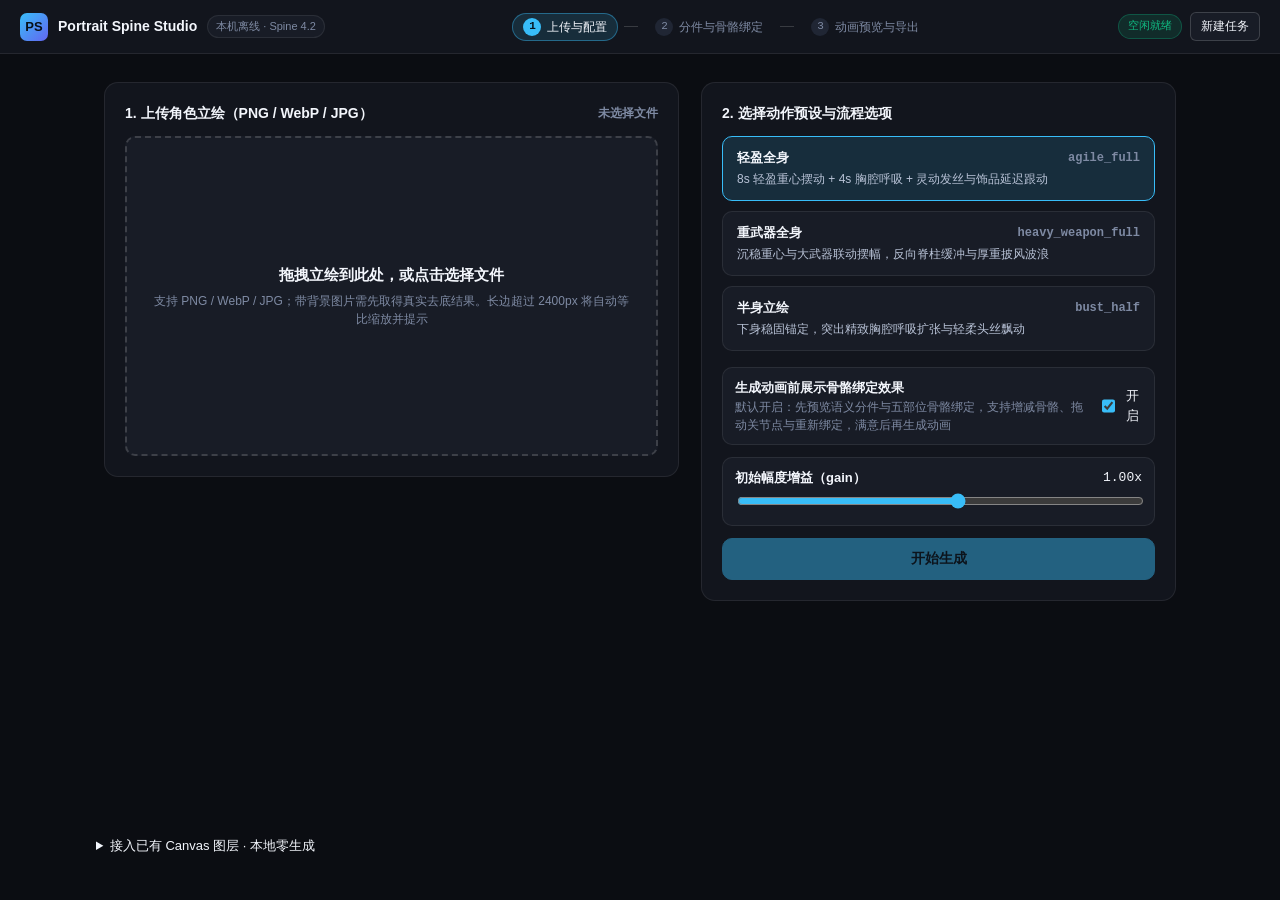
==== commit 20239f6f: "feat: integrate Canvas cleanup, motion tuning and Studio signoff (M2)" ====
--- a/src/studio/web/index.html
+++ b/src/studio/web/index.html
@@ -562,6 +562,14 @@
     .upload-wrap, .workbench { grid-template-columns: 1fr; }
     .inspector { max-height: none; border-top: 1px solid var(--border); }
   }
+  #canvasIntake, #canvasWorkbench { width:calc(100% - 24px); min-width:0; }
+  #canvasDownloads { display:flex; flex-wrap:wrap; gap:10px; overflow-wrap:anywhere; }
+  @media (max-width:600px) {
+    .topbar { height:auto; min-height:54px; padding:10px 12px; flex-wrap:wrap; position:relative; }
+    .brand, .stepper, .topbar-actions { flex-wrap:wrap; max-width:100%; }
+    .step-pill { padding:4px; }
+    #canvasPreviewFrame { max-height:70vh; }
+  }
 </style>
 </head>
 <body>
@@ -941,8 +949,31 @@
       </aside>
     </div>
   </section>
+
+<section class="card" id="canvasIntake" style="margin:16px auto;max-width:1120px;padding:16px">
+  <details><summary>接入已有 Canvas 图层 · 本地零生成</summary>
+    <p>先上传同一张原图，再填写已对齐图层与骨架规划的本机路径。保留原有动作，直接生成 8 秒预览。</p>
+    <label>parts 目录 <input id="canvasPartsPath" class="text-input" placeholder="包含 parts.json 的本机目录"></label>
+    <label>规划 JSON <input id="canvasPlanPath" class="text-input" placeholder="骨架规划 JSON 的本机路径"></label>
+    <button id="btnApplyCanvas" type="button" class="btn">净化图层并生成预览</button>
+  </details>
+  <p id="canvasMessage" role="status"></p>
+</section>
+<section class="card" id="canvasWorkbench" hidden style="margin:16px auto;max-width:1120px;padding:16px">
+  <h2>Canvas 动画预览</h2>
+  <iframe id="canvasPreviewFrame" title="独立图层动画预览" style="width:100%;height:620px;border:0"></iframe>
+  <p id="canvasHardChecks"></p>
+  <details><summary>图层顺序、显示与摆幅</summary>
+    <p>列表从后层到前层；单模块摆幅不会改变全局呼吸频率。改完后应用到预览。</p>
+    <div id="canvasLayerRows"></div>
+    <button id="btnCanvasTweaks" type="button" class="btn">应用调整并更新预览</button>
+  </details>
+  <details><summary>检查告警与动态接缝</summary><pre id="canvasWarnings" style="white-space:pre-wrap;overflow-wrap:anywhere"></pre></details>
+  <p><label><input type="checkbox" id="canvasWatched">我已观看完整循环并确认画面</label></p>
+  <button id="btnCanvasSignoff" type="button" class="btn">人工验收通过并导出</button>
+  <div id="canvasDownloads"></div>
+</section>
 </div>
-
 <script type="module">
   import { PortraitSpinePlayer, normalizeHealthReport } from '/player/player-widget.js';
 
@@ -1313,9 +1344,57 @@
     }
   }
 
+  let canvasRows = [];
+  function drawCanvasRows() {
+    const box=$('canvasLayerRows'); box.replaceChildren();
+    canvasRows.forEach((row,index)=>{
+      const line=document.createElement('div');
+      line.style.cssText='display:flex;gap:10px;flex-wrap:wrap;align-items:center;padding:8px 0;border-bottom:1px solid #54606a';
+      const label=document.createElement('span');label.textContent=row.name+' · '+row.module;line.append(label);
+      const visible=document.createElement('input');visible.type='checkbox';visible.checked=row.enabled;
+      visible.setAttribute('aria-label',row.name+' 显示');visible.onchange=()=>row.enabled=visible.checked;line.append(visible);
+      for (const [text,delta] of [['后移',-1],['前移',1]]) {
+        const b=document.createElement('button');b.textContent=text;b.type='button';b.className='btn btn-sm';
+        b.disabled=index+delta<0||index+delta>=canvasRows.length;
+        b.onclick=()=>{[canvasRows[index],canvasRows[index+delta]]=[canvasRows[index+delta],canvasRows[index]];drawCanvasRows();};line.append(b);
+      }
+      const range=document.createElement('input');range.type='range';range.min='0';range.max='1.5';range.step='0.05';range.value=row.motion_scale;
+      range.setAttribute('aria-label',row.module+' 摆动幅度');const value=document.createElement('output');value.textContent=range.value+'×';
+      range.oninput=()=>{canvasRows.filter(r=>r.module===row.module).forEach(r=>r.motion_scale=Number(range.value));value.textContent=range.value+'×';};
+      range.onchange=drawCanvasRows;line.append(range,value);box.append(line);
+    });
+  }
+  function renderCanvasJob(job) {
+    document.querySelectorAll('.view').forEach(v=>v.classList.remove('active'));
+    $('canvasWorkbench').hidden=false;$('canvasWatched').checked=false;
+    $('canvasPreviewFrame').src=job.canvas_preview_html+'?v='+job.rig_version;
+    canvasRows=job.canvas_layers.map(r=>({...r}));drawCanvasRows();
+    const labels={files_complete:'文件完整',loop_seam:'首尾无缝循环',original_coverage:'原图无大块漏件',rigid_no_stretch:'刚体无拉伸'};
+    $('canvasHardChecks').textContent=Object.entries(labels).map(([k,v])=>v+'：'+(job.canvas_checks[k]?'通过':'待处理')).join(' · ');
+    $('canvasWarnings').textContent=JSON.stringify({placement:job.canvas_diagnostics.placement_warnings,cleanup:job.canvas_diagnostics.cleanup,dynamic:job.canvas_diagnostics.dynamic_checks},null,2);
+    const downloads=$('canvasDownloads');downloads.replaceChildren();
+    for(const entry of Object.values(job.exports||{}))for(const file of entry.files||[]){const a=document.createElement('a');a.href=file.url;a.textContent=file.label;a.style.marginRight='16px';a.download=file.filename;downloads.append(a);}
+  }
+  async function canvasRequest(action,body) {
+    if(!state.currentJob){$('canvasMessage').textContent='请先上传原图创建任务。';return;}
+    const buttons=['btnApplyCanvas','btnCanvasTweaks','btnCanvasSignoff'];buttons.forEach(id=>$(id).disabled=true);
+    $('canvasMessage').textContent='正在生成完整预览，请稍候；本次不会调用付费生成服务。';
+    try {const job=await apiJson('/api/jobs/'+state.currentJob.job_id+'/'+action,{method:'POST',body:JSON.stringify(body)});
+      await applyJobState(job);$('canvasMessage').textContent='完成。请检查完整循环及接缝。';
+    }catch(e){$('canvasMessage').textContent=e.message;}finally{buttons.forEach(id=>$(id).disabled=false);}
+  }
+  $('btnApplyCanvas').onclick=()=>canvasRequest('apply-canvas-layers',{parts_dir:$('canvasPartsPath').value,plan:$('canvasPlanPath').value,cleanup:true});
+  $('btnCanvasTweaks').onclick=()=>{
+    const layers={},modules={};canvasRows.forEach((r,i)=>{layers[r.name]={drawOrder:i,enabled:r.enabled};modules[r.module]={motion_scale:r.motion_scale};});
+    canvasRequest('layer-tweaks',{layers,modules});
+  };
+  $('btnCanvasSignoff').onclick=()=>{if(!$('canvasWatched').checked){$('canvasMessage').textContent='请先观看完整循环并勾选确认。';return;}canvasRequest('user-signoff',{decision:'pass',reviewer:'工具页使用者'});};
+
   async function applyJobState(job) {
     const previousReviewKey = JSON.stringify(state.currentJob?.review_binding || null);
     state.currentJob = job;
+    if(job.canvas_mode){renderCanvasJob(job);return;}
+    $("canvasWorkbench").hidden=true;
     state.requestedJobId = job.job_id;
     if (previousReviewKey !== JSON.stringify(job.review_binding || null)) {
       $('chkVisualLoop').checked = false;
